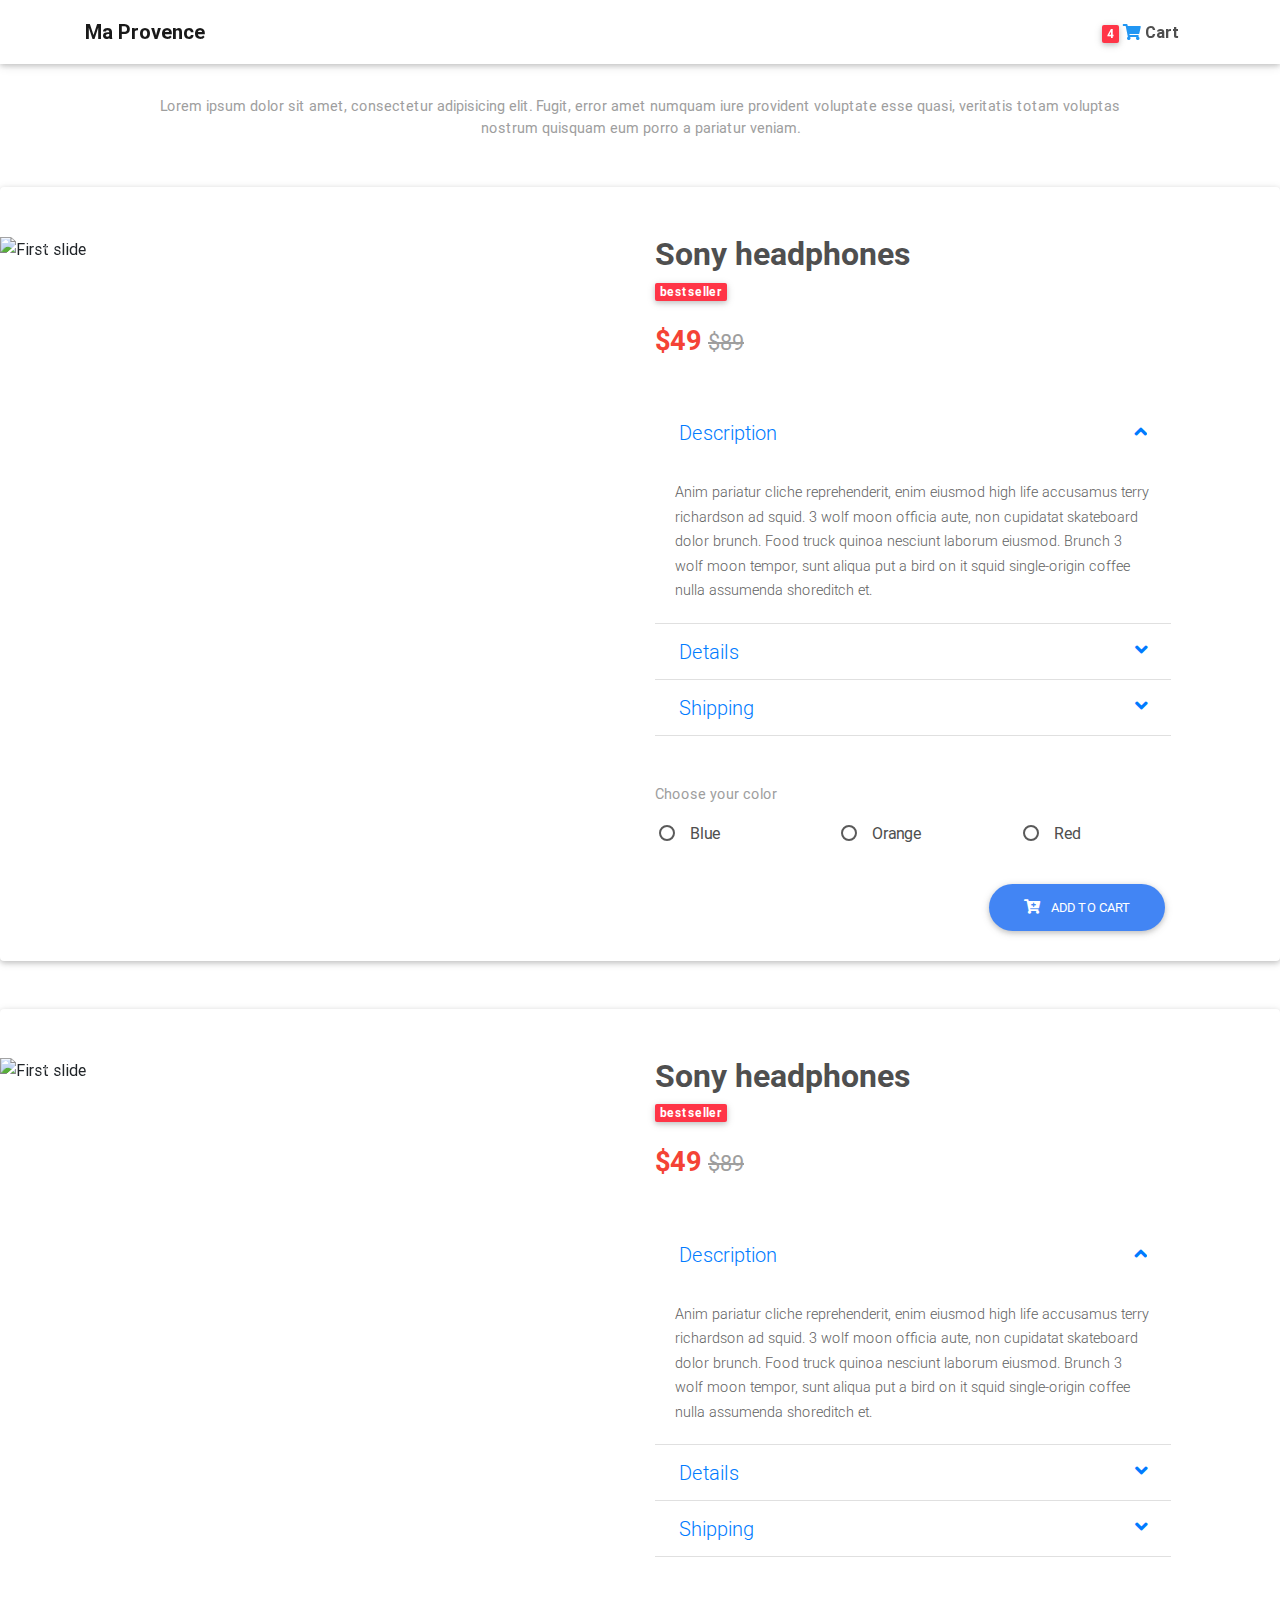
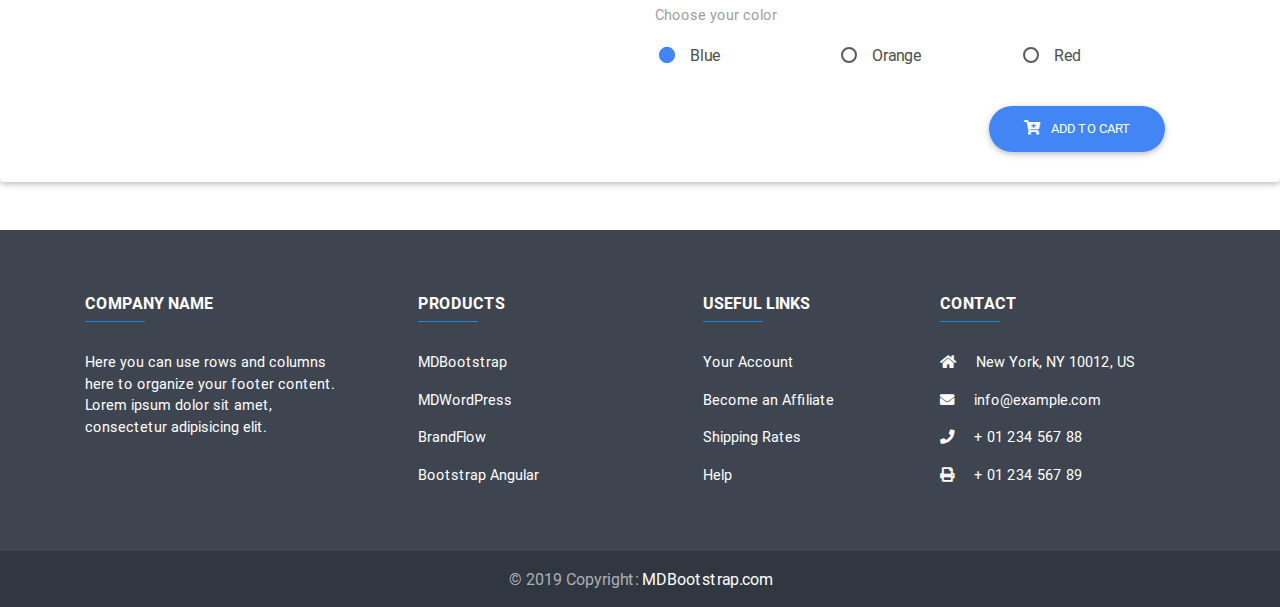
==== index.html @ ebcf175a "Initial commit" ====
<!DOCTYPE html>
<html lang="en">

<head>
    <meta charset="UTF-8">
    <meta name="viewport" content="width=device-width, initial-scale=1, shrink-to-fit=no">
    <meta http-equiv="x-ua-compatible" content="ie=edge">

    <title>Ma Provence</title>

    <!-- Font Awesome -->
    <link rel="stylesheet" href="view/fontawesome/css/all.min.css">
    <!-- Bootstrap core CSS -->
    <link href="view/css/bootstrap.min.css" rel="stylesheet">
    <!-- Material Design Bootstrap -->
    <link href="view/css/mdb.min.css" rel="stylesheet">
    <!-- Custom style -->
    <link href="view/css/style.css" rel="stylesheet">        

</head>

<body class="homepage-v1 hidden-sn white-skin animated">
    <!-- Navbar -->
    <nav class="navbar fixed-top navbar-expand-lg navbar-light scrolling-navbar white">
      <div class="container">
        <!-- SideNav slide-out button -->
        <a class="navbar-brand font-weight-bold" href="#">
          <strong>Ma Provence</strong>
        </a>
         <a class="nav-link dark-grey-text font-weight-bold" href="#" data-toggle="modal" data-target="#cart-modal-ex">
                <span class="badge danger-color">4</span>
                <i class="fas fa-shopping-cart blue-text" aria-hidden="true"></i>
                <span class="clearfix d-none d-sm-inline-block">Cart</span>
              </a>
            </li>
         </div>
      </div>
    </nav>
 <!-- Section: Products v.1 -->
<section class="text-center my-5">


  <p class="grey-text text-center w-responsive mx-auto mb-5 mt-5 pt-5">Lorem ipsum dolor sit amet, consectetur
    adipisicing elit. Fugit, error amet numquam iure provident voluptate esse quasi, veritatis totam voluptas
    nostrum quisquam eum porro a pariatur veniam.</p>



      <div class="card mt-5 hoverable">
        <div class="row mt-5">
          <div class="col-lg-6">

            <!--Carousel Wrapper-->
            <div id="carousel-thumb" class="carousel slide carousel-fade carousel-thumbnails" data-ride="carousel">

              <!--Slides-->
              <div class="carousel-inner text-center text-md-left" role="listbox">
                <div class="carousel-item active">
                  <img src="https://mdbootstrap.com/img/Photos/Horizontal/E-commerce/Products/17.jpg" alt="First slide" class="img-fluid">
                </div>
                <div class="carousel-item">
                  <img src="https://mdbootstrap.com/img/Photos/Horizontal/E-commerce/Products/18.jpg" alt="Second slide" class="img-fluid">
                </div>
                <div class="carousel-item">
                  <img src="https://mdbootstrap.com/img/Photos/Horizontal/E-commerce/Products/19.jpg" alt="Third slide" class="img-fluid">
                </div>
              </div>
              <!--/.Slides-->

              <!--Thumbnails-->
              <a class="carousel-control-prev" href="#carousel-thumb" role="button" data-slide="prev">
                <span class="carousel-control-prev-icon" aria-hidden="true"></span>
                <span class="sr-only">Previous</span>
              </a>
              <a class="carousel-control-next" href="#carousel-thumb" role="button" data-slide="next">
                <span class="carousel-control-next-icon" aria-hidden="true"></span>
                <span class="sr-only">Next</span>
              </a>
              <!--/.Thumbnails-->

            </div>
            <!--/.Carousel Wrapper-->
          </div>
          <div class="col-lg-5 mr-3 text-center text-md-left">
            <h2 class="h2-responsive text-center text-md-left product-name font-weight-bold dark-grey-text mb-1 ml-xl-0 ml-4">
              <strong>Sony headphones</strong>
            </h2>
            <span class="badge badge-danger product mb-4 ml-xl-0 ml-4">bestseller</span>
            <h3 class="h3-responsive text-center text-md-left mb-5 ml-xl-0 ml-4">
              <span class="red-text font-weight-bold">
                <strong>$49</strong>
              </span>
              <span class="grey-text">
                <small>
                  <s>$89</s>
                </small>
              </span>
            </h3>

            <!--Accordion wrapper-->
            <div class="accordion md-accordion" id="accordionEx" role="tablist" aria-multiselectable="true">

              <!-- Accordion card -->
              <div class="card">

                <!-- Card header -->
                <div class="card-header" role="tab" id="headingOne1">
                  <a data-toggle="collapse" data-parent="#accordionEx" href="#collapseOne1" aria-expanded="true" aria-controls="collapseOne1">
                    <h5 class="mb-0">
                      Description
                      <i class="fas fa-angle-down rotate-icon"></i>
                    </h5>
                  </a>
                </div>

                <!-- Card body -->
                <div id="collapseOne1" class="collapse show" role="tabpanel" aria-labelledby="headingOne1" data-parent="#accordionEx">
                  <div class="card-body">
                    Anim pariatur cliche reprehenderit, enim eiusmod high life accusamus terry richardson ad squid. 3 wolf moon officia aute,
                    non cupidatat skateboard dolor brunch. Food truck quinoa nesciunt laborum eiusmod. Brunch 3 wolf moon
                    tempor, sunt aliqua put a bird on it squid single-origin coffee nulla assumenda shoreditch et.
                  </div>
                </div>
              </div>
              <!-- Accordion card -->

              <!-- Accordion card -->
              <div class="card">

                <!-- Card header -->
                <div class="card-header" role="tab" id="headingTwo2">
                  <a class="collapsed" data-toggle="collapse" data-parent="#accordionEx" href="#collapseTwo2" aria-expanded="false" aria-controls="collapseTwo2">
                    <h5 class="mb-0">
                      Details
                      <i class="fas fa-angle-down rotate-icon"></i>
                    </h5>
                  </a>
                </div>

                <!-- Card body -->
                <div id="collapseTwo2" class="collapse" role="tabpanel" aria-labelledby="headingTwo2" data-parent="#accordionEx">
                  <div class="card-body">
                    Anim pariatur cliche reprehenderit, enim eiusmod high life accusamus terry richardson ad squid. 3 wolf moon officia aute,
                    non cupidatat skateboard dolor brunch. Food truck quinoa nesciunt laborum eiusmod. Brunch 3 wolf moon
                    tempor, sunt aliqua put a bird on it squid single-origin coffee nulla assumenda shoreditch et.
                  </div>
                </div>
              </div>
              <!-- Accordion card -->

              <!-- Accordion card -->
              <div class="card">

                <!-- Card header -->
                <div class="card-header" role="tab" id="headingThree3">
                  <a class="collapsed" data-toggle="collapse" data-parent="#accordionEx" href="#collapseThree3" aria-expanded="false" aria-controls="collapseThree3">
                    <h5 class="mb-0">
                      Shipping
                      <i class="fas fa-angle-down rotate-icon"></i>
                    </h5>
                  </a>
                </div>

                <!-- Card body -->
                <div id="collapseThree3" class="collapse" role="tabpanel" aria-labelledby="headingThree3" data-parent="#accordionEx">
                  <div class="card-body">
                    Anim pariatur cliche reprehenderit, enim eiusmod high life accusamus terry richardson ad squid. 3 wolf moon officia aute,
                    non cupidatat skateboard dolor brunch. Food truck quinoa nesciunt laborum eiusmod. Brunch 3 wolf moon
                    tempor, sunt aliqua put a bird on it squid single-origin coffee nulla assumenda shoreditch et.
                  </div>
                </div>
              </div>
              <!-- Accordion card -->
            </div>
            <!--/.Accordion wrapper-->

            <!-- Add to Cart -->
            <section class="color">
              <div class="mt-5">
                <p class="grey-text">Choose your color</p>
                <div class="row text-center text-md-left">

                  <div class="col-md-4 col-12 ">
                    <!--Radio group-->
                    <div class="form-group">
                      <input class="form-check-input" name="group100" type="radio" id="radio100" checked="checked">
                      <label for="radio100" class="form-check-label dark-grey-text">Blue</label>
                    </div>
                  </div>
                  <div class="col-md-4">
                    <!--Radio group-->
                    <div class="form-group">
                      <input class="form-check-input" name="group100" type="radio" id="radio101">
                      <label for="radio101" class="form-check-label dark-grey-text">Orange</label>
                    </div>
                  </div>
                  <div class="col-md-4">
                    <!--Radio group-->
                    <div class="form-group">
                      <input class="form-check-input" name="group100" type="radio" id="radio102">
                      <label for="radio102" class="form-check-label dark-grey-text">Red</label>
                    </div>
                  </div>
                </div>

                <div class="row mt-3 mb-4">
                  <div class="col-md-12 text-center text-md-left text-md-right">
                    <button class="btn btn-primary btn-rounded">
                      <i class="fas fa-cart-plus mr-2" aria-hidden="true"></i> Add to cart</button>
                  </div>
                </div>
              </div>
            </section>
            <!-- /.Add to Cart -->
          </div>
        </div>
      </div>

      <div class="card mt-5 hoverable">
        <div class="row mt-5">
          <div class="col-lg-6">

            <!--Carousel Wrapper-->
            <div id="carousel-thumb" class="carousel slide carousel-fade carousel-thumbnails" data-ride="carousel">

              <!--Slides-->
              <div class="carousel-inner text-center text-md-left" role="listbox">
                <div class="carousel-item active">
                  <img src="https://mdbootstrap.com/img/Photos/Horizontal/E-commerce/Products/17.jpg" alt="First slide" class="img-fluid">
                </div>
                <div class="carousel-item">
                  <img src="https://mdbootstrap.com/img/Photos/Horizontal/E-commerce/Products/18.jpg" alt="Second slide" class="img-fluid">
                </div>
                <div class="carousel-item">
                  <img src="https://mdbootstrap.com/img/Photos/Horizontal/E-commerce/Products/19.jpg" alt="Third slide" class="img-fluid">
                </div>
              </div>
              <!--/.Slides-->

              <!--Thumbnails-->
              <a class="carousel-control-prev" href="#carousel-thumb" role="button" data-slide="prev">
                <span class="carousel-control-prev-icon" aria-hidden="true"></span>
                <span class="sr-only">Previous</span>
              </a>
              <a class="carousel-control-next" href="#carousel-thumb" role="button" data-slide="next">
                <span class="carousel-control-next-icon" aria-hidden="true"></span>
                <span class="sr-only">Next</span>
              </a>
              <!--/.Thumbnails-->

            </div>
            <!--/.Carousel Wrapper-->
          </div>
          <div class="col-lg-5 mr-3 text-center text-md-left">
            <h2 class="h2-responsive text-center text-md-left product-name font-weight-bold dark-grey-text mb-1 ml-xl-0 ml-4">
              <strong>Sony headphones</strong>
            </h2>
            <span class="badge badge-danger product mb-4 ml-xl-0 ml-4">bestseller</span>
            <h3 class="h3-responsive text-center text-md-left mb-5 ml-xl-0 ml-4">
              <span class="red-text font-weight-bold">
                <strong>$49</strong>
              </span>
              <span class="grey-text">
                <small>
                  <s>$89</s>
                </small>
              </span>
            </h3>

            <!--Accordion wrapper-->
            <div class="accordion md-accordion" id="accordionEx" role="tablist" aria-multiselectable="true">

              <!-- Accordion card -->
              <div class="card">

                <!-- Card header -->
                <div class="card-header" role="tab" id="headingOne1">
                  <a data-toggle="collapse" data-parent="#accordionEx" href="#collapseOne1" aria-expanded="true" aria-controls="collapseOne1">
                    <h5 class="mb-0">
                      Description
                      <i class="fas fa-angle-down rotate-icon"></i>
                    </h5>
                  </a>
                </div>

                <!-- Card body -->
                <div id="collapseOne1" class="collapse show" role="tabpanel" aria-labelledby="headingOne1" data-parent="#accordionEx">
                  <div class="card-body">
                    Anim pariatur cliche reprehenderit, enim eiusmod high life accusamus terry richardson ad squid. 3 wolf moon officia aute,
                    non cupidatat skateboard dolor brunch. Food truck quinoa nesciunt laborum eiusmod. Brunch 3 wolf moon
                    tempor, sunt aliqua put a bird on it squid single-origin coffee nulla assumenda shoreditch et.
                  </div>
                </div>
              </div>
              <!-- Accordion card -->

              <!-- Accordion card -->
              <div class="card">

                <!-- Card header -->
                <div class="card-header" role="tab" id="headingTwo2">
                  <a class="collapsed" data-toggle="collapse" data-parent="#accordionEx" href="#collapseTwo2" aria-expanded="false" aria-controls="collapseTwo2">
                    <h5 class="mb-0">
                      Details
                      <i class="fas fa-angle-down rotate-icon"></i>
                    </h5>
                  </a>
                </div>

                <!-- Card body -->
                <div id="collapseTwo2" class="collapse" role="tabpanel" aria-labelledby="headingTwo2" data-parent="#accordionEx">
                  <div class="card-body">
                    Anim pariatur cliche reprehenderit, enim eiusmod high life accusamus terry richardson ad squid. 3 wolf moon officia aute,
                    non cupidatat skateboard dolor brunch. Food truck quinoa nesciunt laborum eiusmod. Brunch 3 wolf moon
                    tempor, sunt aliqua put a bird on it squid single-origin coffee nulla assumenda shoreditch et.
                  </div>
                </div>
              </div>
              <!-- Accordion card -->

              <!-- Accordion card -->
              <div class="card">

                <!-- Card header -->
                <div class="card-header" role="tab" id="headingThree3">
                  <a class="collapsed" data-toggle="collapse" data-parent="#accordionEx" href="#collapseThree3" aria-expanded="false" aria-controls="collapseThree3">
                    <h5 class="mb-0">
                      Shipping
                      <i class="fas fa-angle-down rotate-icon"></i>
                    </h5>
                  </a>
                </div>

                <!-- Card body -->
                <div id="collapseThree3" class="collapse" role="tabpanel" aria-labelledby="headingThree3" data-parent="#accordionEx">
                  <div class="card-body">
                    Anim pariatur cliche reprehenderit, enim eiusmod high life accusamus terry richardson ad squid. 3 wolf moon officia aute,
                    non cupidatat skateboard dolor brunch. Food truck quinoa nesciunt laborum eiusmod. Brunch 3 wolf moon
                    tempor, sunt aliqua put a bird on it squid single-origin coffee nulla assumenda shoreditch et.
                  </div>
                </div>
              </div>
              <!-- Accordion card -->
            </div>
            <!--/.Accordion wrapper-->

            <!-- Add to Cart -->
            <section class="color">
              <div class="mt-5">
                <p class="grey-text">Choose your color</p>
                <div class="row text-center text-md-left">

                  <div class="col-md-4 col-12 ">
                    <!--Radio group-->
                    <div class="form-group">
                      <input class="form-check-input" name="group100" type="radio" id="radio100" checked="checked">
                      <label for="radio100" class="form-check-label dark-grey-text">Blue</label>
                    </div>
                  </div>
                  <div class="col-md-4">
                    <!--Radio group-->
                    <div class="form-group">
                      <input class="form-check-input" name="group100" type="radio" id="radio101">
                      <label for="radio101" class="form-check-label dark-grey-text">Orange</label>
                    </div>
                  </div>
                  <div class="col-md-4">
                    <!--Radio group-->
                    <div class="form-group">
                      <input class="form-check-input" name="group100" type="radio" id="radio102">
                      <label for="radio102" class="form-check-label dark-grey-text">Red</label>
                    </div>
                  </div>
                </div>

                <div class="row mt-3 mb-4">
                  <div class="col-md-12 text-center text-md-left text-md-right">
                    <button class="btn btn-primary btn-rounded">
                      <i class="fas fa-cart-plus mr-2" aria-hidden="true"></i> Add to cart</button>
                  </div>
                </div>
              </div>
            </section>
            <!-- /.Add to Cart -->
          </div>
        </div>
      </div>

 </section>
<!-- Section: Products v.1 -->

    <!--Footer-->
    <footer class="page-footer text-center text-md-left stylish-color-dark pt-0">

        <!--Footer Links-->
        <div class="container mt-5 pt-5 mb-4 text-center text-md-left">
            <div class="row mt-3">

                <!--First column-->
                <div class="col-md-3 col-lg-4 col-xl-3 mb-4">
                    <h6 class="text-uppercase font-weight-bold">
                        <strong>Company name</strong>
                    </h6>
                    <hr class="blue mb-4 mt-0 d-inline-block mx-auto" style="width: 60px;">
                    <p>Here you can use rows and columns here to organize your footer content. Lorem ipsum dolor sit amet, consectetur
                        adipisicing elit.</p>
                </div>
                <!--/.First column-->

                <!--Second column-->
                <div class="col-md-2 col-lg-2 col-xl-2 mx-auto mb-4">
                    <h6 class="text-uppercase font-weight-bold">
                        <strong>Products</strong>
                    </h6>
                    <hr class="blue mb-4 mt-0 d-inline-block mx-auto" style="width: 60px;">
                    <p>
                        <a href="#!">MDBootstrap</a>
                    </p>
                    <p>
                        <a href="#!">MDWordPress</a>
                    </p>
                    <p>
                        <a href="#!">BrandFlow</a>
                    </p>
                    <p>
                        <a href="#!">Bootstrap Angular</a>
                    </p>
                </div>
                <!--/.Second column-->

                <!--Third column-->
                <div class="col-md-3 col-lg-2 col-xl-2 mx-auto mb-4">
                    <h6 class="text-uppercase font-weight-bold">
                        <strong>Useful links</strong>
                    </h6>
                    <hr class="blue mb-4 mt-0 d-inline-block mx-auto" style="width: 60px;">
                    <p>
                        <a href="#!">Your Account</a>
                    </p>
                    <p>
                        <a href="#!">Become an Affiliate</a>
                    </p>
                    <p>
                        <a href="#!">Shipping Rates</a>
                    </p>
                    <p>
                        <a href="#!">Help</a>
                    </p>
                </div>
                <!--/.Third column-->

                <!--Fourth column-->
                <div class="col-md-4 col-lg-3 col-xl-3">
                    <h6 class="text-uppercase font-weight-bold">
                        <strong>Contact</strong>
                    </h6>
                    <hr class="blue mb-4 mt-0 d-inline-block mx-auto" style="width: 60px;">
                    <p>
                        <i class="fas fa-home mr-3"></i> New York, NY 10012, US</p>
                    <p>
                        <i class="fas fa-envelope mr-3"></i> info@example.com</p>
                    <p>
                        <i class="fas fa-phone mr-3"></i> + 01 234 567 88</p>
                    <p>
                        <i class="fas fa-print mr-3"></i> + 01 234 567 89</p>
                </div>
                <!--/.Fourth column-->

            </div>
        </div>
        <!--/.Footer Links-->

        <!-- Copyright-->
        <div class="footer-copyright py-3 text-center">
            <div class="container-fluid">
                © 2019 Copyright: <a href="https://mdbootstrap.com/education/bootstrap/" target="_blank"> MDBootstrap.com </a>
            </div>
        </div>
        <!--/.Copyright -->

    </footer>
    <!--/.Footer-->


    <!-- SCRIPTS -->

    <!-- JQuery -->
    <script type="text/javascript" src="view/js/jquery-3.3.1.min.js"></script>

    <!-- Bootstrap tooltips -->
    <script type="text/javascript" src="view/js/popper.min.js"></script>

    <!-- Bootstrap core JavaScript -->
    <script type="text/javascript" src="view/js/bootstrap.min.js"></script>

    <!-- MDB core JavaScript -->
    <script type="text/javascript" src="view/js/mdb.min.js"></script>

    <script type="text/javascript">
        /* WOW.js init */
        new WOW().init();

        // Tooltips Initialization
        $(function () {
            $('[data-toggle="tooltip"]').tooltip()
        })
    </script>

    <script>
        // Material Select Initialization
        $(document).ready(function () {
            $('.mdb-select').material_select();
        });
    </script>
    <script>
        // SideNav Initialization
        $(".button-collapse").sideNav();
    </script>
    <!-- Custom JS -->
    <script type="text/javascript" src="view/js/app.js"></script>

</body>

</html>
---- view/fontawesome/css/all.min.css ----
.fa,.fab,.fal,.far,.fas{-moz-osx-font-smoothing:grayscale;-webkit-font-smoothing:antialiased;display:inline-block;font-style:normal;font-variant:normal;text-rendering:auto;line-height:1}.fa-lg{font-size:1.33333em;line-height:.75em;vertical-align:-.0667em}.fa-xs{font-size:.75em}.fa-sm{font-size:.875em}.fa-1x{font-size:1em}.fa-2x{font-size:2em}.fa-3x{font-size:3em}.fa-4x{font-size:4em}.fa-5x{font-size:5em}.fa-6x{font-size:6em}.fa-7x{font-size:7em}.fa-8x{font-size:8em}.fa-9x{font-size:9em}.fa-10x{font-size:10em}.fa-fw{text-align:center;width:1.25em}.fa-ul{list-style-type:none;margin-left:2.5em;padding-left:0}.fa-ul>li{position:relative}.fa-li{left:-2em;position:absolute;text-align:center;width:2em;line-height:inherit}.fa-border{border:.08em solid #eee;border-radius:.1em;padding:.2em .25em .15em}.fa-pull-left{float:left}.fa-pull-right{float:right}.fa.fa-pull-left,.fab.fa-pull-left,.fal.fa-pull-left,.far.fa-pull-left,.fas.fa-pull-left{margin-right:.3em}.fa.fa-pull-right,.fab.fa-pull-right,.fal.fa-pull-right,.far.fa-pull-right,.fas.fa-pull-right{margin-left:.3em}.fa-spin{animation:fa-spin 2s infinite linear}.fa-pulse{animation:fa-spin 1s infinite steps(8)}@keyframes fa-spin{0%{transform:rotate(0deg)}to{transform:rotate(1turn)}}.fa-rotate-90{-ms-filter:"progid:DXImageTransform.Microsoft.BasicImage(rotation=1)";transform:rotate(90deg)}.fa-rotate-180{-ms-filter:"progid:DXImageTransform.Microsoft.BasicImage(rotation=2)";transform:rotate(180deg)}.fa-rotate-270{-ms-filter:"progid:DXImageTransform.Microsoft.BasicImage(rotation=3)";transform:rotate(270deg)}.fa-flip-horizontal{-ms-filter:"progid:DXImageTransform.Microsoft.BasicImage(rotation=0, mirror=1)";transform:scaleX(-1)}.fa-flip-vertical{transform:scaleY(-1)}.fa-flip-both,.fa-flip-horizontal.fa-flip-vertical,.fa-flip-vertical{-ms-filter:"progid:DXImageTransform.Microsoft.BasicImage(rotation=2, mirror=1)"}.fa-flip-both,.fa-flip-horizontal.fa-flip-vertical{transform:scale(-1)}:root .fa-flip-both,:root .fa-flip-horizontal,:root .fa-flip-vertical,:root .fa-rotate-90,:root .fa-rotate-180,:root .fa-rotate-270{filter:none}.fa-stack{display:inline-block;height:2em;line-height:2em;position:relative;vertical-align:middle;width:2.5em}.fa-stack-1x,.fa-stack-2x{left:0;position:absolute;text-align:center;width:100%}.fa-stack-1x{line-height:inherit}.fa-stack-2x{font-size:2em}.fa-inverse{color:#fff}.fa-500px:before{content:"\f26e"}.fa-accessible-icon:before{content:"\f368"}.fa-accusoft:before{content:"\f369"}.fa-acquisitions-incorporated:before{content:"\f6af"}.fa-ad:before{content:"\f641"}.fa-address-book:before{content:"\f2b9"}.fa-address-card:before{content:"\f2bb"}.fa-adjust:before{content:"\f042"}.fa-adn:before{content:"\f170"}.fa-adobe:before{content:"\f778"}.fa-adversal:before{content:"\f36a"}.fa-affiliatetheme:before{content:"\f36b"}.fa-air-freshener:before{content:"\f5d0"}.fa-algolia:before{content:"\f36c"}.fa-align-center:before{content:"\f037"}.fa-align-justify:before{content:"\f039"}.fa-align-left:before{content:"\f036"}.fa-align-right:before{content:"\f038"}.fa-alipay:before{content:"\f642"}.fa-allergies:before{content:"\f461"}.fa-amazon:before{content:"\f270"}.fa-amazon-pay:before{content:"\f42c"}.fa-ambulance:before{content:"\f0f9"}.fa-american-sign-language-interpreting:before{content:"\f2a3"}.fa-amilia:before{content:"\f36d"}.fa-anchor:before{content:"\f13d"}.fa-android:before{content:"\f17b"}.fa-angellist:before{content:"\f209"}.fa-angle-double-down:before{content:"\f103"}.fa-angle-double-left:before{content:"\f100"}.fa-angle-double-right:before{content:"\f101"}.fa-angle-double-up:before{content:"\f102"}.fa-angle-down:before{content:"\f107"}.fa-angle-left:before{content:"\f104"}.fa-angle-right:before{content:"\f105"}.fa-angle-up:before{content:"\f106"}.fa-angry:before{content:"\f556"}.fa-angrycreative:before{content:"\f36e"}.fa-angular:before{content:"\f420"}.fa-ankh:before{content:"\f644"}.fa-app-store:before{content:"\f36f"}.fa-app-store-ios:before{content:"\f370"}.fa-apper:before{content:"\f371"}.fa-apple:before{content:"\f179"}.fa-apple-alt:before{content:"\f5d1"}.fa-apple-pay:before{content:"\f415"}.fa-archive:before{content:"\f187"}.fa-archway:before{content:"\f557"}.fa-arrow-alt-circle-down:before{content:"\f358"}.fa-arrow-alt-circle-left:before{content:"\f359"}.fa-arrow-alt-circle-right:before{content:"\f35a"}.fa-arrow-alt-circle-up:before{content:"\f35b"}.fa-arrow-circle-down:before{content:"\f0ab"}.fa-arrow-circle-left:before{content:"\f0a8"}.fa-arrow-circle-right:before{content:"\f0a9"}.fa-arrow-circle-up:before{content:"\f0aa"}.fa-arrow-down:before{content:"\f063"}.fa-arrow-left:before{content:"\f060"}.fa-arrow-right:before{content:"\f061"}.fa-arrow-up:before{content:"\f062"}.fa-arrows-alt:before{content:"\f0b2"}.fa-arrows-alt-h:before{content:"\f337"}.fa-arrows-alt-v:before{content:"\f338"}.fa-artstation:before{content:"\f77a"}.fa-assistive-listening-systems:before{content:"\f2a2"}.fa-asterisk:before{content:"\f069"}.fa-asymmetrik:before{content:"\f372"}.fa-at:before{content:"\f1fa"}.fa-atlas:before{content:"\f558"}.fa-atlassian:before{content:"\f77b"}.fa-atom:before{content:"\f5d2"}.fa-audible:before{content:"\f373"}.fa-audio-description:before{content:"\f29e"}.fa-autoprefixer:before{content:"\f41c"}.fa-avianex:before{content:"\f374"}.fa-aviato:before{content:"\f421"}.fa-award:before{content:"\f559"}.fa-aws:before{content:"\f375"}.fa-baby:before{content:"\f77c"}.fa-baby-carriage:before{content:"\f77d"}.fa-backspace:before{content:"\f55a"}.fa-backward:before{content:"\f04a"}.fa-bacon:before{content:"\f7e5"}.fa-balance-scale:before{content:"\f24e"}.fa-ban:before{content:"\f05e"}.fa-band-aid:before{content:"\f462"}.fa-bandcamp:before{content:"\f2d5"}.fa-barcode:before{content:"\f02a"}.fa-bars:before{content:"\f0c9"}.fa-baseball-ball:before{content:"\f433"}.fa-basketball-ball:before{content:"\f434"}.fa-bath:before{content:"\f2cd"}.fa-battery-empty:before{content:"\f244"}.fa-battery-full:before{content:"\f240"}.fa-battery-half:before{content:"\f242"}.fa-battery-quarter:before{content:"\f243"}.fa-battery-three-quarters:before{content:"\f241"}.fa-bed:before{content:"\f236"}.fa-beer:before{content:"\f0fc"}.fa-behance:before{content:"\f1b4"}.fa-behance-square:before{content:"\f1b5"}.fa-bell:before{content:"\f0f3"}.fa-bell-slash:before{content:"\f1f6"}.fa-bezier-curve:before{content:"\f55b"}.fa-bible:before{content:"\f647"}.fa-bicycle:before{content:"\f206"}.fa-bimobject:before{content:"\f378"}.fa-binoculars:before{content:"\f1e5"}.fa-biohazard:before{content:"\f780"}.fa-birthday-cake:before{content:"\f1fd"}.fa-bitbucket:before{content:"\f171"}.fa-bitcoin:before{content:"\f379"}.fa-bity:before{content:"\f37a"}.fa-black-tie:before{content:"\f27e"}.fa-blackberry:before{content:"\f37b"}.fa-blender:before{content:"\f517"}.fa-blender-phone:before{content:"\f6b6"}.fa-blind:before{content:"\f29d"}.fa-blog:before{content:"\f781"}.fa-blogger:before{content:"\f37c"}.fa-blogger-b:before{content:"\f37d"}.fa-bluetooth:before{content:"\f293"}.fa-bluetooth-b:before{content:"\f294"}.fa-bold:before{content:"\f032"}.fa-bolt:before{content:"\f0e7"}.fa-bomb:before{content:"\f1e2"}.fa-bone:before{content:"\f5d7"}.fa-bong:before{content:"\f55c"}.fa-book:before{content:"\f02d"}.fa-book-dead:before{content:"\f6b7"}.fa-book-medical:before{content:"\f7e6"}.fa-book-open:before{content:"\f518"}.fa-book-reader:before{content:"\f5da"}.fa-bookmark:before{content:"\f02e"}.fa-bowling-ball:before{content:"\f436"}.fa-box:before{content:"\f466"}.fa-box-open:before{content:"\f49e"}.fa-boxes:before{content:"\f468"}.fa-braille:before{content:"\f2a1"}.fa-brain:before{content:"\f5dc"}.fa-bread-slice:before{content:"\f7ec"}.fa-briefcase:before{content:"\f0b1"}.fa-briefcase-medical:before{content:"\f469"}.fa-broadcast-tower:before{content:"\f519"}.fa-broom:before{content:"\f51a"}.fa-brush:before{content:"\f55d"}.fa-btc:before{content:"\f15a"}.fa-bug:before{content:"\f188"}.fa-building:before{content:"\f1ad"}.fa-bullhorn:before{content:"\f0a1"}.fa-bullseye:before{content:"\f140"}.fa-burn:before{content:"\f46a"}.fa-buromobelexperte:before{content:"\f37f"}.fa-bus:before{content:"\f207"}.fa-bus-alt:before{content:"\f55e"}.fa-business-time:before{content:"\f64a"}.fa-buysellads:before{content:"\f20d"}.fa-calculator:before{content:"\f1ec"}.fa-calendar:before{content:"\f133"}.fa-calendar-alt:before{content:"\f073"}.fa-calendar-check:before{content:"\f274"}.fa-calendar-day:before{content:"\f783"}.fa-calendar-minus:before{content:"\f272"}.fa-calendar-plus:before{content:"\f271"}.fa-calendar-times:before{content:"\f273"}.fa-calendar-week:before{content:"\f784"}.fa-camera:before{content:"\f030"}.fa-camera-retro:before{content:"\f083"}.fa-campground:before{content:"\f6bb"}.fa-canadian-maple-leaf:before{content:"\f785"}.fa-candy-cane:before{content:"\f786"}.fa-cannabis:before{content:"\f55f"}.fa-capsules:before{content:"\f46b"}.fa-car:before{content:"\f1b9"}.fa-car-alt:before{content:"\f5de"}.fa-car-battery:before{content:"\f5df"}.fa-car-crash:before{content:"\f5e1"}.fa-car-side:before{content:"\f5e4"}.fa-caret-down:before{content:"\f0d7"}.fa-caret-left:before{content:"\f0d9"}.fa-caret-right:before{content:"\f0da"}.fa-caret-square-down:before{content:"\f150"}.fa-caret-square-left:before{content:"\f191"}.fa-caret-square-right:before{content:"\f152"}.fa-caret-square-up:before{content:"\f151"}.fa-caret-up:before{content:"\f0d8"}.fa-carrot:before{content:"\f787"}.fa-cart-arrow-down:before{content:"\f218"}.fa-cart-plus:before{content:"\f217"}.fa-cash-register:before{content:"\f788"}.fa-cat:before{content:"\f6be"}.fa-cc-amazon-pay:before{content:"\f42d"}.fa-cc-amex:before{content:"\f1f3"}.fa-cc-apple-pay:before{content:"\f416"}.fa-cc-diners-club:before{content:"\f24c"}.fa-cc-discover:before{content:"\f1f2"}.fa-cc-jcb:before{content:"\f24b"}.fa-cc-mastercard:before{content:"\f1f1"}.fa-cc-paypal:before{content:"\f1f4"}.fa-cc-stripe:before{content:"\f1f5"}.fa-cc-visa:before{content:"\f1f0"}.fa-centercode:before{content:"\f380"}.fa-centos:before{content:"\f789"}.fa-certificate:before{content:"\f0a3"}.fa-chair:before{content:"\f6c0"}.fa-chalkboard:before{content:"\f51b"}.fa-chalkboard-teacher:before{content:"\f51c"}.fa-charging-station:before{content:"\f5e7"}.fa-chart-area:before{content:"\f1fe"}.fa-chart-bar:before{content:"\f080"}.fa-chart-line:before{content:"\f201"}.fa-chart-pie:before{content:"\f200"}.fa-check:before{content:"\f00c"}.fa-check-circle:before{content:"\f058"}.fa-check-double:before{content:"\f560"}.fa-check-square:before{content:"\f14a"}.fa-cheese:before{content:"\f7ef"}.fa-chess:before{content:"\f439"}.fa-chess-bishop:before{content:"\f43a"}.fa-chess-board:before{content:"\f43c"}.fa-chess-king:before{content:"\f43f"}.fa-chess-knight:before{content:"\f441"}.fa-chess-pawn:before{content:"\f443"}.fa-chess-queen:before{content:"\f445"}.fa-chess-rook:before{content:"\f447"}.fa-chevron-circle-down:before{content:"\f13a"}.fa-chevron-circle-left:before{content:"\f137"}.fa-chevron-circle-right:before{content:"\f138"}.fa-chevron-circle-up:before{content:"\f139"}.fa-chevron-down:before{content:"\f078"}.fa-chevron-left:before{content:"\f053"}.fa-chevron-right:before{content:"\f054"}.fa-chevron-up:before{content:"\f077"}.fa-child:before{content:"\f1ae"}.fa-chrome:before{content:"\f268"}.fa-church:before{content:"\f51d"}.fa-circle:before{content:"\f111"}.fa-circle-notch:before{content:"\f1ce"}.fa-city:before{content:"\f64f"}.fa-clinic-medical:before{content:"\f7f2"}.fa-clipboard:before{content:"\f328"}.fa-clipboard-check:before{content:"\f46c"}.fa-clipboard-list:before{content:"\f46d"}.fa-clock:before{content:"\f017"}.fa-clone:before{content:"\f24d"}.fa-closed-captioning:before{content:"\f20a"}.fa-cloud:before{content:"\f0c2"}.fa-cloud-download-alt:before{content:"\f381"}.fa-cloud-meatball:before{content:"\f73b"}.fa-cloud-moon:before{content:"\f6c3"}.fa-cloud-moon-rain:before{content:"\f73c"}.fa-cloud-rain:before{content:"\f73d"}.fa-cloud-showers-heavy:before{content:"\f740"}.fa-cloud-sun:before{content:"\f6c4"}.fa-cloud-sun-rain:before{content:"\f743"}.fa-cloud-upload-alt:before{content:"\f382"}.fa-cloudscale:before{content:"\f383"}.fa-cloudsmith:before{content:"\f384"}.fa-cloudversify:before{content:"\f385"}.fa-cocktail:before{content:"\f561"}.fa-code:before{content:"\f121"}.fa-code-branch:before{content:"\f126"}.fa-codepen:before{content:"\f1cb"}.fa-codiepie:before{content:"\f284"}.fa-coffee:before{content:"\f0f4"}.fa-cog:before{content:"\f013"}.fa-cogs:before{content:"\f085"}.fa-coins:before{content:"\f51e"}.fa-columns:before{content:"\f0db"}.fa-comment:before{content:"\f075"}.fa-comment-alt:before{content:"\f27a"}.fa-comment-dollar:before{content:"\f651"}.fa-comment-dots:before{content:"\f4ad"}.fa-comment-medical:before{content:"\f7f5"}.fa-comment-slash:before{content:"\f4b3"}.fa-comments:before{content:"\f086"}.fa-comments-dollar:before{content:"\f653"}.fa-compact-disc:before{content:"\f51f"}.fa-compass:before{content:"\f14e"}.fa-compress:before{content:"\f066"}.fa-compress-arrows-alt:before{content:"\f78c"}.fa-concierge-bell:before{content:"\f562"}.fa-confluence:before{content:"\f78d"}.fa-connectdevelop:before{content:"\f20e"}.fa-contao:before{content:"\f26d"}.fa-cookie:before{content:"\f563"}.fa-cookie-bite:before{content:"\f564"}.fa-copy:before{content:"\f0c5"}.fa-copyright:before{content:"\f1f9"}.fa-couch:before{content:"\f4b8"}.fa-cpanel:before{content:"\f388"}.fa-creative-commons:before{content:"\f25e"}.fa-creative-commons-by:before{content:"\f4e7"}.fa-creative-commons-nc:before{content:"\f4e8"}.fa-creative-commons-nc-eu:before{content:"\f4e9"}.fa-creative-commons-nc-jp:before{content:"\f4ea"}.fa-creative-commons-nd:before{content:"\f4eb"}.fa-creative-commons-pd:before{content:"\f4ec"}.fa-creative-commons-pd-alt:before{content:"\f4ed"}.fa-creative-commons-remix:before{content:"\f4ee"}.fa-creative-commons-sa:before{content:"\f4ef"}.fa-creative-commons-sampling:before{content:"\f4f0"}.fa-creative-commons-sampling-plus:before{content:"\f4f1"}.fa-creative-commons-share:before{content:"\f4f2"}.fa-creative-commons-zero:before{content:"\f4f3"}.fa-credit-card:before{content:"\f09d"}.fa-critical-role:before{content:"\f6c9"}.fa-crop:before{content:"\f125"}.fa-crop-alt:before{content:"\f565"}.fa-cross:before{content:"\f654"}.fa-crosshairs:before{content:"\f05b"}.fa-crow:before{content:"\f520"}.fa-crown:before{content:"\f521"}.fa-crutch:before{content:"\f7f7"}.fa-css3:before{content:"\f13c"}.fa-css3-alt:before{content:"\f38b"}.fa-cube:before{content:"\f1b2"}.fa-cubes:before{content:"\f1b3"}.fa-cut:before{content:"\f0c4"}.fa-cuttlefish:before{content:"\f38c"}.fa-d-and-d:before{content:"\f38d"}.fa-d-and-d-beyond:before{content:"\f6ca"}.fa-dashcube:before{content:"\f210"}.fa-database:before{content:"\f1c0"}.fa-deaf:before{content:"\f2a4"}.fa-delicious:before{content:"\f1a5"}.fa-democrat:before{content:"\f747"}.fa-deploydog:before{content:"\f38e"}.fa-deskpro:before{content:"\f38f"}.fa-desktop:before{content:"\f108"}.fa-dev:before{content:"\f6cc"}.fa-deviantart:before{content:"\f1bd"}.fa-dharmachakra:before{content:"\f655"}.fa-dhl:before{content:"\f790"}.fa-diagnoses:before{content:"\f470"}.fa-diaspora:before{content:"\f791"}.fa-dice:before{content:"\f522"}.fa-dice-d20:before{content:"\f6cf"}.fa-dice-d6:before{content:"\f6d1"}.fa-dice-five:before{content:"\f523"}.fa-dice-four:before{content:"\f524"}.fa-dice-one:before{content:"\f525"}.fa-dice-six:before{content:"\f526"}.fa-dice-three:before{content:"\f527"}.fa-dice-two:before{content:"\f528"}.fa-digg:before{content:"\f1a6"}.fa-digital-ocean:before{content:"\f391"}.fa-digital-tachograph:before{content:"\f566"}.fa-directions:before{content:"\f5eb"}.fa-discord:before{content:"\f392"}.fa-discourse:before{content:"\f393"}.fa-divide:before{content:"\f529"}.fa-dizzy:before{content:"\f567"}.fa-dna:before{content:"\f471"}.fa-dochub:before{content:"\f394"}.fa-docker:before{content:"\f395"}.fa-dog:before{content:"\f6d3"}.fa-dollar-sign:before{content:"\f155"}.fa-dolly:before{content:"\f472"}.fa-dolly-flatbed:before{content:"\f474"}.fa-donate:before{content:"\f4b9"}.fa-door-closed:before{content:"\f52a"}.fa-door-open:before{content:"\f52b"}.fa-dot-circle:before{content:"\f192"}.fa-dove:before{content:"\f4ba"}.fa-download:before{content:"\f019"}.fa-draft2digital:before{content:"\f396"}.fa-drafting-compass:before{content:"\f568"}.fa-dragon:before{content:"\f6d5"}.fa-draw-polygon:before{content:"\f5ee"}.fa-dribbble:before{content:"\f17d"}.fa-dribbble-square:before{content:"\f397"}.fa-dropbox:before{content:"\f16b"}.fa-drum:before{content:"\f569"}.fa-drum-steelpan:before{content:"\f56a"}.fa-drumstick-bite:before{content:"\f6d7"}.fa-drupal:before{content:"\f1a9"}.fa-dumbbell:before{content:"\f44b"}.fa-dumpster:before{content:"\f793"}.fa-dumpster-fire:before{content:"\f794"}.fa-dungeon:before{content:"\f6d9"}.fa-dyalog:before{content:"\f399"}.fa-earlybirds:before{content:"\f39a"}.fa-ebay:before{content:"\f4f4"}.fa-edge:before{content:"\f282"}.fa-edit:before{content:"\f044"}.fa-egg:before{content:"\f7fb"}.fa-eject:before{content:"\f052"}.fa-elementor:before{content:"\f430"}.fa-ellipsis-h:before{content:"\f141"}.fa-ellipsis-v:before{content:"\f142"}.fa-ello:before{content:"\f5f1"}.fa-ember:before{content:"\f423"}.fa-empire:before{content:"\f1d1"}.fa-envelope:before{content:"\f0e0"}.fa-envelope-open:before{content:"\f2b6"}.fa-envelope-open-text:before{content:"\f658"}.fa-envelope-square:before{content:"\f199"}.fa-envira:before{content:"\f299"}.fa-equals:before{content:"\f52c"}.fa-eraser:before{content:"\f12d"}.fa-erlang:before{content:"\f39d"}.fa-ethereum:before{content:"\f42e"}.fa-ethernet:before{content:"\f796"}.fa-etsy:before{content:"\f2d7"}.fa-euro-sign:before{content:"\f153"}.fa-exchange-alt:before{content:"\f362"}.fa-exclamation:before{content:"\f12a"}.fa-exclamation-circle:before{content:"\f06a"}.fa-exclamation-triangle:before{content:"\f071"}.fa-expand:before{content:"\f065"}.fa-expand-arrows-alt:before{content:"\f31e"}.fa-expeditedssl:before{content:"\f23e"}.fa-external-link-alt:before{content:"\f35d"}.fa-external-link-square-alt:before{content:"\f360"}.fa-eye:before{content:"\f06e"}.fa-eye-dropper:before{content:"\f1fb"}.fa-eye-slash:before{content:"\f070"}.fa-facebook:before{content:"\f09a"}.fa-facebook-f:before{content:"\f39e"}.fa-facebook-messenger:before{content:"\f39f"}.fa-facebook-square:before{content:"\f082"}.fa-fantasy-flight-games:before{content:"\f6dc"}.fa-fast-backward:before{content:"\f049"}.fa-fast-forward:before{content:"\f050"}.fa-fax:before{content:"\f1ac"}.fa-feather:before{content:"\f52d"}.fa-feather-alt:before{content:"\f56b"}.fa-fedex:before{content:"\f797"}.fa-fedora:before{content:"\f798"}.fa-female:before{content:"\f182"}.fa-fighter-jet:before{content:"\f0fb"}.fa-figma:before{content:"\f799"}.fa-file:before{content:"\f15b"}.fa-file-alt:before{content:"\f15c"}.fa-file-archive:before{content:"\f1c6"}.fa-file-audio:before{content:"\f1c7"}.fa-file-code:before{content:"\f1c9"}.fa-file-contract:before{content:"\f56c"}.fa-file-csv:before{content:"\f6dd"}.fa-file-download:before{content:"\f56d"}.fa-file-excel:before{content:"\f1c3"}.fa-file-export:before{content:"\f56e"}.fa-file-image:before{content:"\f1c5"}.fa-file-import:before{content:"\f56f"}.fa-file-invoice:before{content:"\f570"}.fa-file-invoice-dollar:before{content:"\f571"}.fa-file-medical:before{content:"\f477"}.fa-file-medical-alt:before{content:"\f478"}.fa-file-pdf:before{content:"\f1c1"}.fa-file-powerpoint:before{content:"\f1c4"}.fa-file-prescription:before{content:"\f572"}.fa-file-signature:before{content:"\f573"}.fa-file-upload:before{content:"\f574"}.fa-file-video:before{content:"\f1c8"}.fa-file-word:before{content:"\f1c2"}.fa-fill:before{content:"\f575"}.fa-fill-drip:before{content:"\f576"}.fa-film:before{content:"\f008"}.fa-filter:before{content:"\f0b0"}.fa-fingerprint:before{content:"\f577"}.fa-fire:before{content:"\f06d"}.fa-fire-alt:before{content:"\f7e4"}.fa-fire-extinguisher:before{content:"\f134"}.fa-firefox:before{content:"\f269"}.fa-first-aid:before{content:"\f479"}.fa-first-order:before{content:"\f2b0"}.fa-first-order-alt:before{content:"\f50a"}.fa-firstdraft:before{content:"\f3a1"}.fa-fish:before{content:"\f578"}.fa-fist-raised:before{content:"\f6de"}.fa-flag:before{content:"\f024"}.fa-flag-checkered:before{content:"\f11e"}.fa-flag-usa:before{content:"\f74d"}.fa-flask:before{content:"\f0c3"}.fa-flickr:before{content:"\f16e"}.fa-flipboard:before{content:"\f44d"}.fa-flushed:before{content:"\f579"}.fa-fly:before{content:"\f417"}.fa-folder:before{content:"\f07b"}.fa-folder-minus:before{content:"\f65d"}.fa-folder-open:before{content:"\f07c"}.fa-folder-plus:before{content:"\f65e"}.fa-font:before{content:"\f031"}.fa-font-awesome:before{content:"\f2b4"}.fa-font-awesome-alt:before{content:"\f35c"}.fa-font-awesome-flag:before{content:"\f425"}.fa-font-awesome-logo-full:before{content:"\f4e6"}.fa-fonticons:before{content:"\f280"}.fa-fonticons-fi:before{content:"\f3a2"}.fa-football-ball:before{content:"\f44e"}.fa-fort-awesome:before{content:"\f286"}.fa-fort-awesome-alt:before{content:"\f3a3"}.fa-forumbee:before{content:"\f211"}.fa-forward:before{content:"\f04e"}.fa-foursquare:before{content:"\f180"}.fa-free-code-camp:before{content:"\f2c5"}.fa-freebsd:before{content:"\f3a4"}.fa-frog:before{content:"\f52e"}.fa-frown:before{content:"\f119"}.fa-frown-open:before{content:"\f57a"}.fa-fulcrum:before{content:"\f50b"}.fa-funnel-dollar:before{content:"\f662"}.fa-futbol:before{content:"\f1e3"}.fa-galactic-republic:before{content:"\f50c"}.fa-galactic-senate:before{content:"\f50d"}.fa-gamepad:before{content:"\f11b"}.fa-gas-pump:before{content:"\f52f"}.fa-gavel:before{content:"\f0e3"}.fa-gem:before{content:"\f3a5"}.fa-genderless:before{content:"\f22d"}.fa-get-pocket:before{content:"\f265"}.fa-gg:before{content:"\f260"}.fa-gg-circle:before{content:"\f261"}.fa-ghost:before{content:"\f6e2"}.fa-gift:before{content:"\f06b"}.fa-gifts:before{content:"\f79c"}.fa-git:before{content:"\f1d3"}.fa-git-square:before{content:"\f1d2"}.fa-github:before{content:"\f09b"}.fa-github-alt:before{content:"\f113"}.fa-github-square:before{content:"\f092"}.fa-gitkraken:before{content:"\f3a6"}.fa-gitlab:before{content:"\f296"}.fa-gitter:before{content:"\f426"}.fa-glass-cheers:before{content:"\f79f"}.fa-glass-martini:before{content:"\f000"}.fa-glass-martini-alt:before{content:"\f57b"}.fa-glass-whiskey:before{content:"\f7a0"}.fa-glasses:before{content:"\f530"}.fa-glide:before{content:"\f2a5"}.fa-glide-g:before{content:"\f2a6"}.fa-globe:before{content:"\f0ac"}.fa-globe-africa:before{content:"\f57c"}.fa-globe-americas:before{content:"\f57d"}.fa-globe-asia:before{content:"\f57e"}.fa-globe-europe:before{content:"\f7a2"}.fa-gofore:before{content:"\f3a7"}.fa-golf-ball:before{content:"\f450"}.fa-goodreads:before{content:"\f3a8"}.fa-goodreads-g:before{content:"\f3a9"}.fa-google:before{content:"\f1a0"}.fa-google-drive:before{content:"\f3aa"}.fa-google-play:before{content:"\f3ab"}.fa-google-plus:before{content:"\f2b3"}.fa-google-plus-g:before{content:"\f0d5"}.fa-google-plus-square:before{content:"\f0d4"}.fa-google-wallet:before{content:"\f1ee"}.fa-gopuram:before{content:"\f664"}.fa-graduation-cap:before{content:"\f19d"}.fa-gratipay:before{content:"\f184"}.fa-grav:before{content:"\f2d6"}.fa-greater-than:before{content:"\f531"}.fa-greater-than-equal:before{content:"\f532"}.fa-grimace:before{content:"\f57f"}.fa-grin:before{content:"\f580"}.fa-grin-alt:before{content:"\f581"}.fa-grin-beam:before{content:"\f582"}.fa-grin-beam-sweat:before{content:"\f583"}.fa-grin-hearts:before{content:"\f584"}.fa-grin-squint:before{content:"\f585"}.fa-grin-squint-tears:before{content:"\f586"}.fa-grin-stars:before{content:"\f587"}.fa-grin-tears:before{content:"\f588"}.fa-grin-tongue:before{content:"\f589"}.fa-grin-tongue-squint:before{content:"\f58a"}.fa-grin-tongue-wink:before{content:"\f58b"}.fa-grin-wink:before{content:"\f58c"}.fa-grip-horizontal:before{content:"\f58d"}.fa-grip-lines:before{content:"\f7a4"}.fa-grip-lines-vertical:before{content:"\f7a5"}.fa-grip-vertical:before{content:"\f58e"}.fa-gripfire:before{content:"\f3ac"}.fa-grunt:before{content:"\f3ad"}.fa-guitar:before{content:"\f7a6"}.fa-gulp:before{content:"\f3ae"}.fa-h-square:before{content:"\f0fd"}.fa-hacker-news:before{content:"\f1d4"}.fa-hacker-news-square:before{content:"\f3af"}.fa-hackerrank:before{content:"\f5f7"}.fa-hamburger:before{content:"\f805"}.fa-hammer:before{content:"\f6e3"}.fa-hamsa:before{content:"\f665"}.fa-hand-holding:before{content:"\f4bd"}.fa-hand-holding-heart:before{content:"\f4be"}.fa-hand-holding-usd:before{content:"\f4c0"}.fa-hand-lizard:before{content:"\f258"}.fa-hand-middle-finger:before{content:"\f806"}.fa-hand-paper:before{content:"\f256"}.fa-hand-peace:before{content:"\f25b"}.fa-hand-point-down:before{content:"\f0a7"}.fa-hand-point-left:before{content:"\f0a5"}.fa-hand-point-right:before{content:"\f0a4"}.fa-hand-point-up:before{content:"\f0a6"}.fa-hand-pointer:before{content:"\f25a"}.fa-hand-rock:before{content:"\f255"}.fa-hand-scissors:before{content:"\f257"}.fa-hand-spock:before{content:"\f259"}.fa-hands:before{content:"\f4c2"}.fa-hands-helping:before{content:"\f4c4"}.fa-handshake:before{content:"\f2b5"}.fa-hanukiah:before{content:"\f6e6"}.fa-hard-hat:before{content:"\f807"}.fa-hashtag:before{content:"\f292"}.fa-hat-wizard:before{content:"\f6e8"}.fa-haykal:before{content:"\f666"}.fa-hdd:before{content:"\f0a0"}.fa-heading:before{content:"\f1dc"}.fa-headphones:before{content:"\f025"}.fa-headphones-alt:before{content:"\f58f"}.fa-headset:before{content:"\f590"}.fa-heart:before{content:"\f004"}.fa-heart-broken:before{content:"\f7a9"}.fa-heartbeat:before{content:"\f21e"}.fa-helicopter:before{content:"\f533"}.fa-highlighter:before{content:"\f591"}.fa-hiking:before{content:"\f6ec"}.fa-hippo:before{content:"\f6ed"}.fa-hips:before{content:"\f452"}.fa-hire-a-helper:before{content:"\f3b0"}.fa-history:before{content:"\f1da"}.fa-hockey-puck:before{content:"\f453"}.fa-holly-berry:before{content:"\f7aa"}.fa-home:before{content:"\f015"}.fa-hooli:before{content:"\f427"}.fa-hornbill:before{content:"\f592"}.fa-horse:before{content:"\f6f0"}.fa-horse-head:before{content:"\f7ab"}.fa-hospital:before{content:"\f0f8"}.fa-hospital-alt:before{content:"\f47d"}.fa-hospital-symbol:before{content:"\f47e"}.fa-hot-tub:before{content:"\f593"}.fa-hotdog:before{content:"\f80f"}.fa-hotel:before{content:"\f594"}.fa-hotjar:before{content:"\f3b1"}.fa-hourglass:before{content:"\f254"}.fa-hourglass-end:before{content:"\f253"}.fa-hourglass-half:before{content:"\f252"}.fa-hourglass-start:before{content:"\f251"}.fa-house-damage:before{content:"\f6f1"}.fa-houzz:before{content:"\f27c"}.fa-hryvnia:before{content:"\f6f2"}.fa-html5:before{content:"\f13b"}.fa-hubspot:before{content:"\f3b2"}.fa-i-cursor:before{content:"\f246"}.fa-ice-cream:before{content:"\f810"}.fa-icicles:before{content:"\f7ad"}.fa-id-badge:before{content:"\f2c1"}.fa-id-card:before{content:"\f2c2"}.fa-id-card-alt:before{content:"\f47f"}.fa-igloo:before{content:"\f7ae"}.fa-image:before{content:"\f03e"}.fa-images:before{content:"\f302"}.fa-imdb:before{content:"\f2d8"}.fa-inbox:before{content:"\f01c"}.fa-indent:before{content:"\f03c"}.fa-industry:before{content:"\f275"}.fa-infinity:before{content:"\f534"}.fa-info:before{content:"\f129"}.fa-info-circle:before{content:"\f05a"}.fa-instagram:before{content:"\f16d"}.fa-intercom:before{content:"\f7af"}.fa-internet-explorer:before{content:"\f26b"}.fa-invision:before{content:"\f7b0"}.fa-ioxhost:before{content:"\f208"}.fa-italic:before{content:"\f033"}.fa-itunes:before{content:"\f3b4"}.fa-itunes-note:before{content:"\f3b5"}.fa-java:before{content:"\f4e4"}.fa-jedi:before{content:"\f669"}.fa-jedi-order:before{content:"\f50e"}.fa-jenkins:before{content:"\f3b6"}.fa-jira:before{content:"\f7b1"}.fa-joget:before{content:"\f3b7"}.fa-joint:before{content:"\f595"}.fa-joomla:before{content:"\f1aa"}.fa-journal-whills:before{content:"\f66a"}.fa-js:before{content:"\f3b8"}.fa-js-square:before{content:"\f3b9"}.fa-jsfiddle:before{content:"\f1cc"}.fa-kaaba:before{content:"\f66b"}.fa-kaggle:before{content:"\f5fa"}.fa-key:before{content:"\f084"}.fa-keybase:before{content:"\f4f5"}.fa-keyboard:before{content:"\f11c"}.fa-keycdn:before{content:"\f3ba"}.fa-khanda:before{content:"\f66d"}.fa-kickstarter:before{content:"\f3bb"}.fa-kickstarter-k:before{content:"\f3bc"}.fa-kiss:before{content:"\f596"}.fa-kiss-beam:before{content:"\f597"}.fa-kiss-wink-heart:before{content:"\f598"}.fa-kiwi-bird:before{content:"\f535"}.fa-korvue:before{content:"\f42f"}.fa-landmark:before{content:"\f66f"}.fa-language:before{content:"\f1ab"}.fa-laptop:before{content:"\f109"}.fa-laptop-code:before{content:"\f5fc"}.fa-laptop-medical:before{content:"\f812"}.fa-laravel:before{content:"\f3bd"}.fa-lastfm:before{content:"\f202"}.fa-lastfm-square:before{content:"\f203"}.fa-laugh:before{content:"\f599"}.fa-laugh-beam:before{content:"\f59a"}.fa-laugh-squint:before{content:"\f59b"}.fa-laugh-wink:before{content:"\f59c"}.fa-layer-group:before{content:"\f5fd"}.fa-leaf:before{content:"\f06c"}.fa-leanpub:before{content:"\f212"}.fa-lemon:before{content:"\f094"}.fa-less:before{content:"\f41d"}.fa-less-than:before{content:"\f536"}.fa-less-than-equal:before{content:"\f537"}.fa-level-down-alt:before{content:"\f3be"}.fa-level-up-alt:before{content:"\f3bf"}.fa-life-ring:before{content:"\f1cd"}.fa-lightbulb:before{content:"\f0eb"}.fa-line:before{content:"\f3c0"}.fa-link:before{content:"\f0c1"}.fa-linkedin:before{content:"\f08c"}.fa-linkedin-in:before{content:"\f0e1"}.fa-linode:before{content:"\f2b8"}.fa-linux:before{content:"\f17c"}.fa-lira-sign:before{content:"\f195"}.fa-list:before{content:"\f03a"}.fa-list-alt:before{content:"\f022"}.fa-list-ol:before{content:"\f0cb"}.fa-list-ul:before{content:"\f0ca"}.fa-location-arrow:before{content:"\f124"}.fa-lock:before{content:"\f023"}.fa-lock-open:before{content:"\f3c1"}.fa-long-arrow-alt-down:before{content:"\f309"}.fa-long-arrow-alt-left:before{content:"\f30a"}.fa-long-arrow-alt-right:before{content:"\f30b"}.fa-long-arrow-alt-up:before{content:"\f30c"}.fa-low-vision:before{content:"\f2a8"}.fa-luggage-cart:before{content:"\f59d"}.fa-lyft:before{content:"\f3c3"}.fa-magento:before{content:"\f3c4"}.fa-magic:before{content:"\f0d0"}.fa-magnet:before{content:"\f076"}.fa-mail-bulk:before{content:"\f674"}.fa-mailchimp:before{content:"\f59e"}.fa-male:before{content:"\f183"}.fa-mandalorian:before{content:"\f50f"}.fa-map:before{content:"\f279"}.fa-map-marked:before{content:"\f59f"}.fa-map-marked-alt:before{content:"\f5a0"}.fa-map-marker:before{content:"\f041"}.fa-map-marker-alt:before{content:"\f3c5"}.fa-map-pin:before{content:"\f276"}.fa-map-signs:before{content:"\f277"}.fa-markdown:before{content:"\f60f"}.fa-marker:before{content:"\f5a1"}.fa-mars:before{content:"\f222"}.fa-mars-double:before{content:"\f227"}.fa-mars-stroke:before{content:"\f229"}.fa-mars-stroke-h:before{content:"\f22b"}.fa-mars-stroke-v:before{content:"\f22a"}.fa-mask:before{content:"\f6fa"}.fa-mastodon:before{content:"\f4f6"}.fa-maxcdn:before{content:"\f136"}.fa-medal:before{content:"\f5a2"}.fa-medapps:before{content:"\f3c6"}.fa-medium:before{content:"\f23a"}.fa-medium-m:before{content:"\f3c7"}.fa-medkit:before{content:"\f0fa"}.fa-medrt:before{content:"\f3c8"}.fa-meetup:before{content:"\f2e0"}.fa-megaport:before{content:"\f5a3"}.fa-meh:before{content:"\f11a"}.fa-meh-blank:before{content:"\f5a4"}.fa-meh-rolling-eyes:before{content:"\f5a5"}.fa-memory:before{content:"\f538"}.fa-mendeley:before{content:"\f7b3"}.fa-menorah:before{content:"\f676"}.fa-mercury:before{content:"\f223"}.fa-meteor:before{content:"\f753"}.fa-microchip:before{content:"\f2db"}.fa-microphone:before{content:"\f130"}.fa-microphone-alt:before{content:"\f3c9"}.fa-microphone-alt-slash:before{content:"\f539"}.fa-microphone-slash:before{content:"\f131"}.fa-microscope:before{content:"\f610"}.fa-microsoft:before{content:"\f3ca"}.fa-minus:before{content:"\f068"}.fa-minus-circle:before{content:"\f056"}.fa-minus-square:before{content:"\f146"}.fa-mitten:before{content:"\f7b5"}.fa-mix:before{content:"\f3cb"}.fa-mixcloud:before{content:"\f289"}.fa-mizuni:before{content:"\f3cc"}.fa-mobile:before{content:"\f10b"}.fa-mobile-alt:before{content:"\f3cd"}.fa-modx:before{content:"\f285"}.fa-monero:before{content:"\f3d0"}.fa-money-bill:before{content:"\f0d6"}.fa-money-bill-alt:before{content:"\f3d1"}.fa-money-bill-wave:before{content:"\f53a"}.fa-money-bill-wave-alt:before{content:"\f53b"}.fa-money-check:before{content:"\f53c"}.fa-money-check-alt:before{content:"\f53d"}.fa-monument:before{content:"\f5a6"}.fa-moon:before{content:"\f186"}.fa-mortar-pestle:before{content:"\f5a7"}.fa-mosque:before{content:"\f678"}.fa-motorcycle:before{content:"\f21c"}.fa-mountain:before{content:"\f6fc"}.fa-mouse-pointer:before{content:"\f245"}.fa-mug-hot:before{content:"\f7b6"}.fa-music:before{content:"\f001"}.fa-napster:before{content:"\f3d2"}.fa-neos:before{content:"\f612"}.fa-network-wired:before{content:"\f6ff"}.fa-neuter:before{content:"\f22c"}.fa-newspaper:before{content:"\f1ea"}.fa-nimblr:before{content:"\f5a8"}.fa-nintendo-switch:before{content:"\f418"}.fa-node:before{content:"\f419"}.fa-node-js:before{content:"\f3d3"}.fa-not-equal:before{content:"\f53e"}.fa-notes-medical:before{content:"\f481"}.fa-npm:before{content:"\f3d4"}.fa-ns8:before{content:"\f3d5"}.fa-nutritionix:before{content:"\f3d6"}.fa-object-group:before{content:"\f247"}.fa-object-ungroup:before{content:"\f248"}.fa-odnoklassniki:before{content:"\f263"}.fa-odnoklassniki-square:before{content:"\f264"}.fa-oil-can:before{content:"\f613"}.fa-old-republic:before{content:"\f510"}.fa-om:before{content:"\f679"}.fa-opencart:before{content:"\f23d"}.fa-openid:before{content:"\f19b"}.fa-opera:before{content:"\f26a"}.fa-optin-monster:before{content:"\f23c"}.fa-osi:before{content:"\f41a"}.fa-otter:before{content:"\f700"}.fa-outdent:before{content:"\f03b"}.fa-page4:before{content:"\f3d7"}.fa-pagelines:before{content:"\f18c"}.fa-pager:before{content:"\f815"}.fa-paint-brush:before{content:"\f1fc"}.fa-paint-roller:before{content:"\f5aa"}.fa-palette:before{content:"\f53f"}.fa-palfed:before{content:"\f3d8"}.fa-pallet:before{content:"\f482"}.fa-paper-plane:before{content:"\f1d8"}.fa-paperclip:before{content:"\f0c6"}.fa-parachute-box:before{content:"\f4cd"}.fa-paragraph:before{content:"\f1dd"}.fa-parking:before{content:"\f540"}.fa-passport:before{content:"\f5ab"}.fa-pastafarianism:before{content:"\f67b"}.fa-paste:before{content:"\f0ea"}.fa-patreon:before{content:"\f3d9"}.fa-pause:before{content:"\f04c"}.fa-pause-circle:before{content:"\f28b"}.fa-paw:before{content:"\f1b0"}.fa-paypal:before{content:"\f1ed"}.fa-peace:before{content:"\f67c"}.fa-pen:before{content:"\f304"}.fa-pen-alt:before{content:"\f305"}.fa-pen-fancy:before{content:"\f5ac"}.fa-pen-nib:before{content:"\f5ad"}.fa-pen-square:before{content:"\f14b"}.fa-pencil-alt:before{content:"\f303"}.fa-pencil-ruler:before{content:"\f5ae"}.fa-penny-arcade:before{content:"\f704"}.fa-people-carry:before{content:"\f4ce"}.fa-pepper-hot:before{content:"\f816"}.fa-percent:before{content:"\f295"}.fa-percentage:before{content:"\f541"}.fa-periscope:before{content:"\f3da"}.fa-person-booth:before{content:"\f756"}.fa-phabricator:before{content:"\f3db"}.fa-phoenix-framework:before{content:"\f3dc"}.fa-phoenix-squadron:before{content:"\f511"}.fa-phone:before{content:"\f095"}.fa-phone-slash:before{content:"\f3dd"}.fa-phone-square:before{content:"\f098"}.fa-phone-volume:before{content:"\f2a0"}.fa-php:before{content:"\f457"}.fa-pied-piper:before{content:"\f2ae"}.fa-pied-piper-alt:before{content:"\f1a8"}.fa-pied-piper-hat:before{content:"\f4e5"}.fa-pied-piper-pp:before{content:"\f1a7"}.fa-piggy-bank:before{content:"\f4d3"}.fa-pills:before{content:"\f484"}.fa-pinterest:before{content:"\f0d2"}.fa-pinterest-p:before{content:"\f231"}.fa-pinterest-square:before{content:"\f0d3"}.fa-pizza-slice:before{content:"\f818"}.fa-place-of-worship:before{content:"\f67f"}.fa-plane:before{content:"\f072"}.fa-plane-arrival:before{content:"\f5af"}.fa-plane-departure:before{content:"\f5b0"}.fa-play:before{content:"\f04b"}.fa-play-circle:before{content:"\f144"}.fa-playstation:before{content:"\f3df"}.fa-plug:before{content:"\f1e6"}.fa-plus:before{content:"\f067"}.fa-plus-circle:before{content:"\f055"}.fa-plus-square:before{content:"\f0fe"}.fa-podcast:before{content:"\f2ce"}.fa-poll:before{content:"\f681"}.fa-poll-h:before{content:"\f682"}.fa-poo:before{content:"\f2fe"}.fa-poo-storm:before{content:"\f75a"}.fa-poop:before{content:"\f619"}.fa-portrait:before{content:"\f3e0"}.fa-pound-sign:before{content:"\f154"}.fa-power-off:before{content:"\f011"}.fa-pray:before{content:"\f683"}.fa-praying-hands:before{content:"\f684"}.fa-prescription:before{content:"\f5b1"}.fa-prescription-bottle:before{content:"\f485"}.fa-prescription-bottle-alt:before{content:"\f486"}.fa-print:before{content:"\f02f"}.fa-procedures:before{content:"\f487"}.fa-product-hunt:before{content:"\f288"}.fa-project-diagram:before{content:"\f542"}.fa-pushed:before{content:"\f3e1"}.fa-puzzle-piece:before{content:"\f12e"}.fa-python:before{content:"\f3e2"}.fa-qq:before{content:"\f1d6"}.fa-qrcode:before{content:"\f029"}.fa-question:before{content:"\f128"}.fa-question-circle:before{content:"\f059"}.fa-quidditch:before{content:"\f458"}.fa-quinscape:before{content:"\f459"}.fa-quora:before{content:"\f2c4"}.fa-quote-left:before{content:"\f10d"}.fa-quote-right:before{content:"\f10e"}.fa-quran:before{content:"\f687"}.fa-r-project:before{content:"\f4f7"}.fa-radiation:before{content:"\f7b9"}.fa-radiation-alt:before{content:"\f7ba"}.fa-rainbow:before{content:"\f75b"}.fa-random:before{content:"\f074"}.fa-raspberry-pi:before{content:"\f7bb"}.fa-ravelry:before{content:"\f2d9"}.fa-react:before{content:"\f41b"}.fa-reacteurope:before{content:"\f75d"}.fa-readme:before{content:"\f4d5"}.fa-rebel:before{content:"\f1d0"}.fa-receipt:before{content:"\f543"}.fa-recycle:before{content:"\f1b8"}.fa-red-river:before{content:"\f3e3"}.fa-reddit:before{content:"\f1a1"}.fa-reddit-alien:before{content:"\f281"}.fa-reddit-square:before{content:"\f1a2"}.fa-redhat:before{content:"\f7bc"}.fa-redo:before{content:"\f01e"}.fa-redo-alt:before{content:"\f2f9"}.fa-registered:before{content:"\f25d"}.fa-renren:before{content:"\f18b"}.fa-reply:before{content:"\f3e5"}.fa-reply-all:before{content:"\f122"}.fa-replyd:before{content:"\f3e6"}.fa-republican:before{content:"\f75e"}.fa-researchgate:before{content:"\f4f8"}.fa-resolving:before{content:"\f3e7"}.fa-restroom:before{content:"\f7bd"}.fa-retweet:before{content:"\f079"}.fa-rev:before{content:"\f5b2"}.fa-ribbon:before{content:"\f4d6"}.fa-ring:before{content:"\f70b"}.fa-road:before{content:"\f018"}.fa-robot:before{content:"\f544"}.fa-rocket:before{content:"\f135"}.fa-rocketchat:before{content:"\f3e8"}.fa-rockrms:before{content:"\f3e9"}.fa-route:before{content:"\f4d7"}.fa-rss:before{content:"\f09e"}.fa-rss-square:before{content:"\f143"}.fa-ruble-sign:before{content:"\f158"}.fa-ruler:before{content:"\f545"}.fa-ruler-combined:before{content:"\f546"}.fa-ruler-horizontal:before{content:"\f547"}.fa-ruler-vertical:before{content:"\f548"}.fa-running:before{content:"\f70c"}.fa-rupee-sign:before{content:"\f156"}.fa-sad-cry:before{content:"\f5b3"}.fa-sad-tear:before{content:"\f5b4"}.fa-safari:before{content:"\f267"}.fa-sass:before{content:"\f41e"}.fa-satellite:before{content:"\f7bf"}.fa-satellite-dish:before{content:"\f7c0"}.fa-save:before{content:"\f0c7"}.fa-schlix:before{content:"\f3ea"}.fa-school:before{content:"\f549"}.fa-screwdriver:before{content:"\f54a"}.fa-scribd:before{content:"\f28a"}.fa-scroll:before{content:"\f70e"}.fa-sd-card:before{content:"\f7c2"}.fa-search:before{content:"\f002"}.fa-search-dollar:before{content:"\f688"}.fa-search-location:before{content:"\f689"}.fa-search-minus:before{content:"\f010"}.fa-search-plus:before{content:"\f00e"}.fa-searchengin:before{content:"\f3eb"}.fa-seedling:before{content:"\f4d8"}.fa-sellcast:before{content:"\f2da"}.fa-sellsy:before{content:"\f213"}.fa-server:before{content:"\f233"}.fa-servicestack:before{content:"\f3ec"}.fa-shapes:before{content:"\f61f"}.fa-share:before{content:"\f064"}.fa-share-alt:before{content:"\f1e0"}.fa-share-alt-square:before{content:"\f1e1"}.fa-share-square:before{content:"\f14d"}.fa-shekel-sign:before{content:"\f20b"}.fa-shield-alt:before{content:"\f3ed"}.fa-ship:before{content:"\f21a"}.fa-shipping-fast:before{content:"\f48b"}.fa-shirtsinbulk:before{content:"\f214"}.fa-shoe-prints:before{content:"\f54b"}.fa-shopping-bag:before{content:"\f290"}.fa-shopping-basket:before{content:"\f291"}.fa-shopping-cart:before{content:"\f07a"}.fa-shopware:before{content:"\f5b5"}.fa-shower:before{content:"\f2cc"}.fa-shuttle-van:before{content:"\f5b6"}.fa-sign:before{content:"\f4d9"}.fa-sign-in-alt:before{content:"\f2f6"}.fa-sign-language:before{content:"\f2a7"}.fa-sign-out-alt:before{content:"\f2f5"}.fa-signal:before{content:"\f012"}.fa-signature:before{content:"\f5b7"}.fa-sim-card:before{content:"\f7c4"}.fa-simplybuilt:before{content:"\f215"}.fa-sistrix:before{content:"\f3ee"}.fa-sitemap:before{content:"\f0e8"}.fa-sith:before{content:"\f512"}.fa-skating:before{content:"\f7c5"}.fa-sketch:before{content:"\f7c6"}.fa-skiing:before{content:"\f7c9"}.fa-skiing-nordic:before{content:"\f7ca"}.fa-skull:before{content:"\f54c"}.fa-skull-crossbones:before{content:"\f714"}.fa-skyatlas:before{content:"\f216"}.fa-skype:before{content:"\f17e"}.fa-slack:before{content:"\f198"}.fa-slack-hash:before{content:"\f3ef"}.fa-slash:before{content:"\f715"}.fa-sleigh:before{content:"\f7cc"}.fa-sliders-h:before{content:"\f1de"}.fa-slideshare:before{content:"\f1e7"}.fa-smile:before{content:"\f118"}.fa-smile-beam:before{content:"\f5b8"}.fa-smile-wink:before{content:"\f4da"}.fa-smog:before{content:"\f75f"}.fa-smoking:before{content:"\f48d"}.fa-smoking-ban:before{content:"\f54d"}.fa-sms:before{content:"\f7cd"}.fa-snapchat:before{content:"\f2ab"}.fa-snapchat-ghost:before{content:"\f2ac"}.fa-snapchat-square:before{content:"\f2ad"}.fa-snowboarding:before{content:"\f7ce"}.fa-snowflake:before{content:"\f2dc"}.fa-snowman:before{content:"\f7d0"}.fa-snowplow:before{content:"\f7d2"}.fa-socks:before{content:"\f696"}.fa-solar-panel:before{content:"\f5ba"}.fa-sort:before{content:"\f0dc"}.fa-sort-alpha-down:before{content:"\f15d"}.fa-sort-alpha-up:before{content:"\f15e"}.fa-sort-amount-down:before{content:"\f160"}.fa-sort-amount-up:before{content:"\f161"}.fa-sort-down:before{content:"\f0dd"}.fa-sort-numeric-down:before{content:"\f162"}.fa-sort-numeric-up:before{content:"\f163"}.fa-sort-up:before{content:"\f0de"}.fa-soundcloud:before{content:"\f1be"}.fa-sourcetree:before{content:"\f7d3"}.fa-spa:before{content:"\f5bb"}.fa-space-shuttle:before{content:"\f197"}.fa-speakap:before{content:"\f3f3"}.fa-spider:before{content:"\f717"}.fa-spinner:before{content:"\f110"}.fa-splotch:before{content:"\f5bc"}.fa-spotify:before{content:"\f1bc"}.fa-spray-can:before{content:"\f5bd"}.fa-square:before{content:"\f0c8"}.fa-square-full:before{content:"\f45c"}.fa-square-root-alt:before{content:"\f698"}.fa-squarespace:before{content:"\f5be"}.fa-stack-exchange:before{content:"\f18d"}.fa-stack-overflow:before{content:"\f16c"}.fa-stamp:before{content:"\f5bf"}.fa-star:before{content:"\f005"}.fa-star-and-crescent:before{content:"\f699"}.fa-star-half:before{content:"\f089"}.fa-star-half-alt:before{content:"\f5c0"}.fa-star-of-david:before{content:"\f69a"}.fa-star-of-life:before{content:"\f621"}.fa-staylinked:before{content:"\f3f5"}.fa-steam:before{content:"\f1b6"}.fa-steam-square:before{content:"\f1b7"}.fa-steam-symbol:before{content:"\f3f6"}.fa-step-backward:before{content:"\f048"}.fa-step-forward:before{content:"\f051"}.fa-stethoscope:before{content:"\f0f1"}.fa-sticker-mule:before{content:"\f3f7"}.fa-sticky-note:before{content:"\f249"}.fa-stop:before{content:"\f04d"}.fa-stop-circle:before{content:"\f28d"}.fa-stopwatch:before{content:"\f2f2"}.fa-store:before{content:"\f54e"}.fa-store-alt:before{content:"\f54f"}.fa-strava:before{content:"\f428"}.fa-stream:before{content:"\f550"}.fa-street-view:before{content:"\f21d"}.fa-strikethrough:before{content:"\f0cc"}.fa-stripe:before{content:"\f429"}.fa-stripe-s:before{content:"\f42a"}.fa-stroopwafel:before{content:"\f551"}.fa-studiovinari:before{content:"\f3f8"}.fa-stumbleupon:before{content:"\f1a4"}.fa-stumbleupon-circle:before{content:"\f1a3"}.fa-subscript:before{content:"\f12c"}.fa-subway:before{content:"\f239"}.fa-suitcase:before{content:"\f0f2"}.fa-suitcase-rolling:before{content:"\f5c1"}.fa-sun:before{content:"\f185"}.fa-superpowers:before{content:"\f2dd"}.fa-superscript:before{content:"\f12b"}.fa-supple:before{content:"\f3f9"}.fa-surprise:before{content:"\f5c2"}.fa-suse:before{content:"\f7d6"}.fa-swatchbook:before{content:"\f5c3"}.fa-swimmer:before{content:"\f5c4"}.fa-swimming-pool:before{content:"\f5c5"}.fa-synagogue:before{content:"\f69b"}.fa-sync:before{content:"\f021"}.fa-sync-alt:before{content:"\f2f1"}.fa-syringe:before{content:"\f48e"}.fa-table:before{content:"\f0ce"}.fa-table-tennis:before{content:"\f45d"}.fa-tablet:before{content:"\f10a"}.fa-tablet-alt:before{content:"\f3fa"}.fa-tablets:before{content:"\f490"}.fa-tachometer-alt:before{content:"\f3fd"}.fa-tag:before{content:"\f02b"}.fa-tags:before{content:"\f02c"}.fa-tape:before{content:"\f4db"}.fa-tasks:before{content:"\f0ae"}.fa-taxi:before{content:"\f1ba"}.fa-teamspeak:before{content:"\f4f9"}.fa-teeth:before{content:"\f62e"}.fa-teeth-open:before{content:"\f62f"}.fa-telegram:before{content:"\f2c6"}.fa-telegram-plane:before{content:"\f3fe"}.fa-temperature-high:before{content:"\f769"}.fa-temperature-low:before{content:"\f76b"}.fa-tencent-weibo:before{content:"\f1d5"}.fa-tenge:before{content:"\f7d7"}.fa-terminal:before{content:"\f120"}.fa-text-height:before{content:"\f034"}.fa-text-width:before{content:"\f035"}.fa-th:before{content:"\f00a"}.fa-th-large:before{content:"\f009"}.fa-th-list:before{content:"\f00b"}.fa-the-red-yeti:before{content:"\f69d"}.fa-theater-masks:before{content:"\f630"}.fa-themeco:before{content:"\f5c6"}.fa-themeisle:before{content:"\f2b2"}.fa-thermometer:before{content:"\f491"}.fa-thermometer-empty:before{content:"\f2cb"}.fa-thermometer-full:before{content:"\f2c7"}.fa-thermometer-half:before{content:"\f2c9"}.fa-thermometer-quarter:before{content:"\f2ca"}.fa-thermometer-three-quarters:before{content:"\f2c8"}.fa-think-peaks:before{content:"\f731"}.fa-thumbs-down:before{content:"\f165"}.fa-thumbs-up:before{content:"\f164"}.fa-thumbtack:before{content:"\f08d"}.fa-ticket-alt:before{content:"\f3ff"}.fa-times:before{content:"\f00d"}.fa-times-circle:before{content:"\f057"}.fa-tint:before{content:"\f043"}.fa-tint-slash:before{content:"\f5c7"}.fa-tired:before{content:"\f5c8"}.fa-toggle-off:before{content:"\f204"}.fa-toggle-on:before{content:"\f205"}.fa-toilet:before{content:"\f7d8"}.fa-toilet-paper:before{content:"\f71e"}.fa-toolbox:before{content:"\f552"}.fa-tools:before{content:"\f7d9"}.fa-tooth:before{content:"\f5c9"}.fa-torah:before{content:"\f6a0"}.fa-torii-gate:before{content:"\f6a1"}.fa-tractor:before{content:"\f722"}.fa-trade-federation:before{content:"\f513"}.fa-trademark:before{content:"\f25c"}.fa-traffic-light:before{content:"\f637"}.fa-train:before{content:"\f238"}.fa-tram:before{content:"\f7da"}.fa-transgender:before{content:"\f224"}.fa-transgender-alt:before{content:"\f225"}.fa-trash:before{content:"\f1f8"}.fa-trash-alt:before{content:"\f2ed"}.fa-trash-restore:before{content:"\f829"}.fa-trash-restore-alt:before{content:"\f82a"}.fa-tree:before{content:"\f1bb"}.fa-trello:before{content:"\f181"}.fa-tripadvisor:before{content:"\f262"}.fa-trophy:before{content:"\f091"}.fa-truck:before{content:"\f0d1"}.fa-truck-loading:before{content:"\f4de"}.fa-truck-monster:before{content:"\f63b"}.fa-truck-moving:before{content:"\f4df"}.fa-truck-pickup:before{content:"\f63c"}.fa-tshirt:before{content:"\f553"}.fa-tty:before{content:"\f1e4"}.fa-tumblr:before{content:"\f173"}.fa-tumblr-square:before{content:"\f174"}.fa-tv:before{content:"\f26c"}.fa-twitch:before{content:"\f1e8"}.fa-twitter:before{content:"\f099"}.fa-twitter-square:before{content:"\f081"}.fa-typo3:before{content:"\f42b"}.fa-uber:before{content:"\f402"}.fa-ubuntu:before{content:"\f7df"}.fa-uikit:before{content:"\f403"}.fa-umbrella:before{content:"\f0e9"}.fa-umbrella-beach:before{content:"\f5ca"}.fa-underline:before{content:"\f0cd"}.fa-undo:before{content:"\f0e2"}.fa-undo-alt:before{content:"\f2ea"}.fa-uniregistry:before{content:"\f404"}.fa-universal-access:before{content:"\f29a"}.fa-university:before{content:"\f19c"}.fa-unlink:before{content:"\f127"}.fa-unlock:before{content:"\f09c"}.fa-unlock-alt:before{content:"\f13e"}.fa-untappd:before{content:"\f405"}.fa-upload:before{content:"\f093"}.fa-ups:before{content:"\f7e0"}.fa-usb:before{content:"\f287"}.fa-user:before{content:"\f007"}.fa-user-alt:before{content:"\f406"}.fa-user-alt-slash:before{content:"\f4fa"}.fa-user-astronaut:before{content:"\f4fb"}.fa-user-check:before{content:"\f4fc"}.fa-user-circle:before{content:"\f2bd"}.fa-user-clock:before{content:"\f4fd"}.fa-user-cog:before{content:"\f4fe"}.fa-user-edit:before{content:"\f4ff"}.fa-user-friends:before{content:"\f500"}.fa-user-graduate:before{content:"\f501"}.fa-user-injured:before{content:"\f728"}.fa-user-lock:before{content:"\f502"}.fa-user-md:before{content:"\f0f0"}.fa-user-minus:before{content:"\f503"}.fa-user-ninja:before{content:"\f504"}.fa-user-nurse:before{content:"\f82f"}.fa-user-plus:before{content:"\f234"}.fa-user-secret:before{content:"\f21b"}.fa-user-shield:before{content:"\f505"}.fa-user-slash:before{content:"\f506"}.fa-user-tag:before{content:"\f507"}.fa-user-tie:before{content:"\f508"}.fa-user-times:before{content:"\f235"}.fa-users:before{content:"\f0c0"}.fa-users-cog:before{content:"\f509"}.fa-usps:before{content:"\f7e1"}.fa-ussunnah:before{content:"\f407"}.fa-utensil-spoon:before{content:"\f2e5"}.fa-utensils:before{content:"\f2e7"}.fa-vaadin:before{content:"\f408"}.fa-vector-square:before{content:"\f5cb"}.fa-venus:before{content:"\f221"}.fa-venus-double:before{content:"\f226"}.fa-venus-mars:before{content:"\f228"}.fa-viacoin:before{content:"\f237"}.fa-viadeo:before{content:"\f2a9"}.fa-viadeo-square:before{content:"\f2aa"}.fa-vial:before{content:"\f492"}.fa-vials:before{content:"\f493"}.fa-viber:before{content:"\f409"}.fa-video:before{content:"\f03d"}.fa-video-slash:before{content:"\f4e2"}.fa-vihara:before{content:"\f6a7"}.fa-vimeo:before{content:"\f40a"}.fa-vimeo-square:before{content:"\f194"}.fa-vimeo-v:before{content:"\f27d"}.fa-vine:before{content:"\f1ca"}.fa-vk:before{content:"\f189"}.fa-vnv:before{content:"\f40b"}.fa-volleyball-ball:before{content:"\f45f"}.fa-volume-down:before{content:"\f027"}.fa-volume-mute:before{content:"\f6a9"}.fa-volume-off:before{content:"\f026"}.fa-volume-up:before{content:"\f028"}.fa-vote-yea:before{content:"\f772"}.fa-vr-cardboard:before{content:"\f729"}.fa-vuejs:before{content:"\f41f"}.fa-walking:before{content:"\f554"}.fa-wallet:before{content:"\f555"}.fa-warehouse:before{content:"\f494"}.fa-water:before{content:"\f773"}.fa-weebly:before{content:"\f5cc"}.fa-weibo:before{content:"\f18a"}.fa-weight:before{content:"\f496"}.fa-weight-hanging:before{content:"\f5cd"}.fa-weixin:before{content:"\f1d7"}.fa-whatsapp:before{content:"\f232"}.fa-whatsapp-square:before{content:"\f40c"}.fa-wheelchair:before{content:"\f193"}.fa-whmcs:before{content:"\f40d"}.fa-wifi:before{content:"\f1eb"}.fa-wikipedia-w:before{content:"\f266"}.fa-wind:before{content:"\f72e"}.fa-window-close:before{content:"\f410"}.fa-window-maximize:before{content:"\f2d0"}.fa-window-minimize:before{content:"\f2d1"}.fa-window-restore:before{content:"\f2d2"}.fa-windows:before{content:"\f17a"}.fa-wine-bottle:before{content:"\f72f"}.fa-wine-glass:before{content:"\f4e3"}.fa-wine-glass-alt:before{content:"\f5ce"}.fa-wix:before{content:"\f5cf"}.fa-wizards-of-the-coast:before{content:"\f730"}.fa-wolf-pack-battalion:before{content:"\f514"}.fa-won-sign:before{content:"\f159"}.fa-wordpress:before{content:"\f19a"}.fa-wordpress-simple:before{content:"\f411"}.fa-wpbeginner:before{content:"\f297"}.fa-wpexplorer:before{content:"\f2de"}.fa-wpforms:before{content:"\f298"}.fa-wpressr:before{content:"\f3e4"}.fa-wrench:before{content:"\f0ad"}.fa-x-ray:before{content:"\f497"}.fa-xbox:before{content:"\f412"}.fa-xing:before{content:"\f168"}.fa-xing-square:before{content:"\f169"}.fa-y-combinator:before{content:"\f23b"}.fa-yahoo:before{content:"\f19e"}.fa-yandex:before{content:"\f413"}.fa-yandex-international:before{content:"\f414"}.fa-yarn:before{content:"\f7e3"}.fa-yelp:before{content:"\f1e9"}.fa-yen-sign:before{content:"\f157"}.fa-yin-yang:before{content:"\f6ad"}.fa-yoast:before{content:"\f2b1"}.fa-youtube:before{content:"\f167"}.fa-youtube-square:before{content:"\f431"}.fa-zhihu:before{content:"\f63f"}.sr-only{border:0;clip:rect(0,0,0,0);height:1px;margin:-1px;overflow:hidden;padding:0;position:absolute;width:1px}.sr-only-focusable:active,.sr-only-focusable:focus{clip:auto;height:auto;margin:0;overflow:visible;position:static;width:auto}@font-face{font-family:"Font Awesome 5 Brands";font-style:normal;font-weight:normal;font-display:auto;src:url(../webfonts/fa-brands-400.eot);src:url(../webfonts/fa-brands-400.eot?#iefix) format("embedded-opentype"),url(../webfonts/fa-brands-400.woff2) format("woff2"),url(../webfonts/fa-brands-400.woff) format("woff"),url(../webfonts/fa-brands-400.ttf) format("truetype"),url(../webfonts/fa-brands-400.svg#fontawesome) format("svg")}.fab{font-family:"Font Awesome 5 Brands"}@font-face{font-family:"Font Awesome 5 Free";font-style:normal;font-weight:400;font-display:auto;src:url(../webfonts/fa-regular-400.eot);src:url(../webfonts/fa-regular-400.eot?#iefix) format("embedded-opentype"),url(../webfonts/fa-regular-400.woff2) format("woff2"),url(../webfonts/fa-regular-400.woff) format("woff"),url(../webfonts/fa-regular-400.ttf) format("truetype"),url(../webfonts/fa-regular-400.svg#fontawesome) format("svg")}.far{font-weight:400}@font-face{font-family:"Font Awesome 5 Free";font-style:normal;font-weight:900;font-display:auto;src:url(../webfonts/fa-solid-900.eot);src:url(../webfonts/fa-solid-900.eot?#iefix) format("embedded-opentype"),url(../webfonts/fa-solid-900.woff2) format("woff2"),url(../webfonts/fa-solid-900.woff) format("woff"),url(../webfonts/fa-solid-900.ttf) format("truetype"),url(../webfonts/fa-solid-900.svg#fontawesome) format("svg")}.fa,.far,.fas{font-family:"Font Awesome 5 Free"}.fa,.fas{font-weight:900}
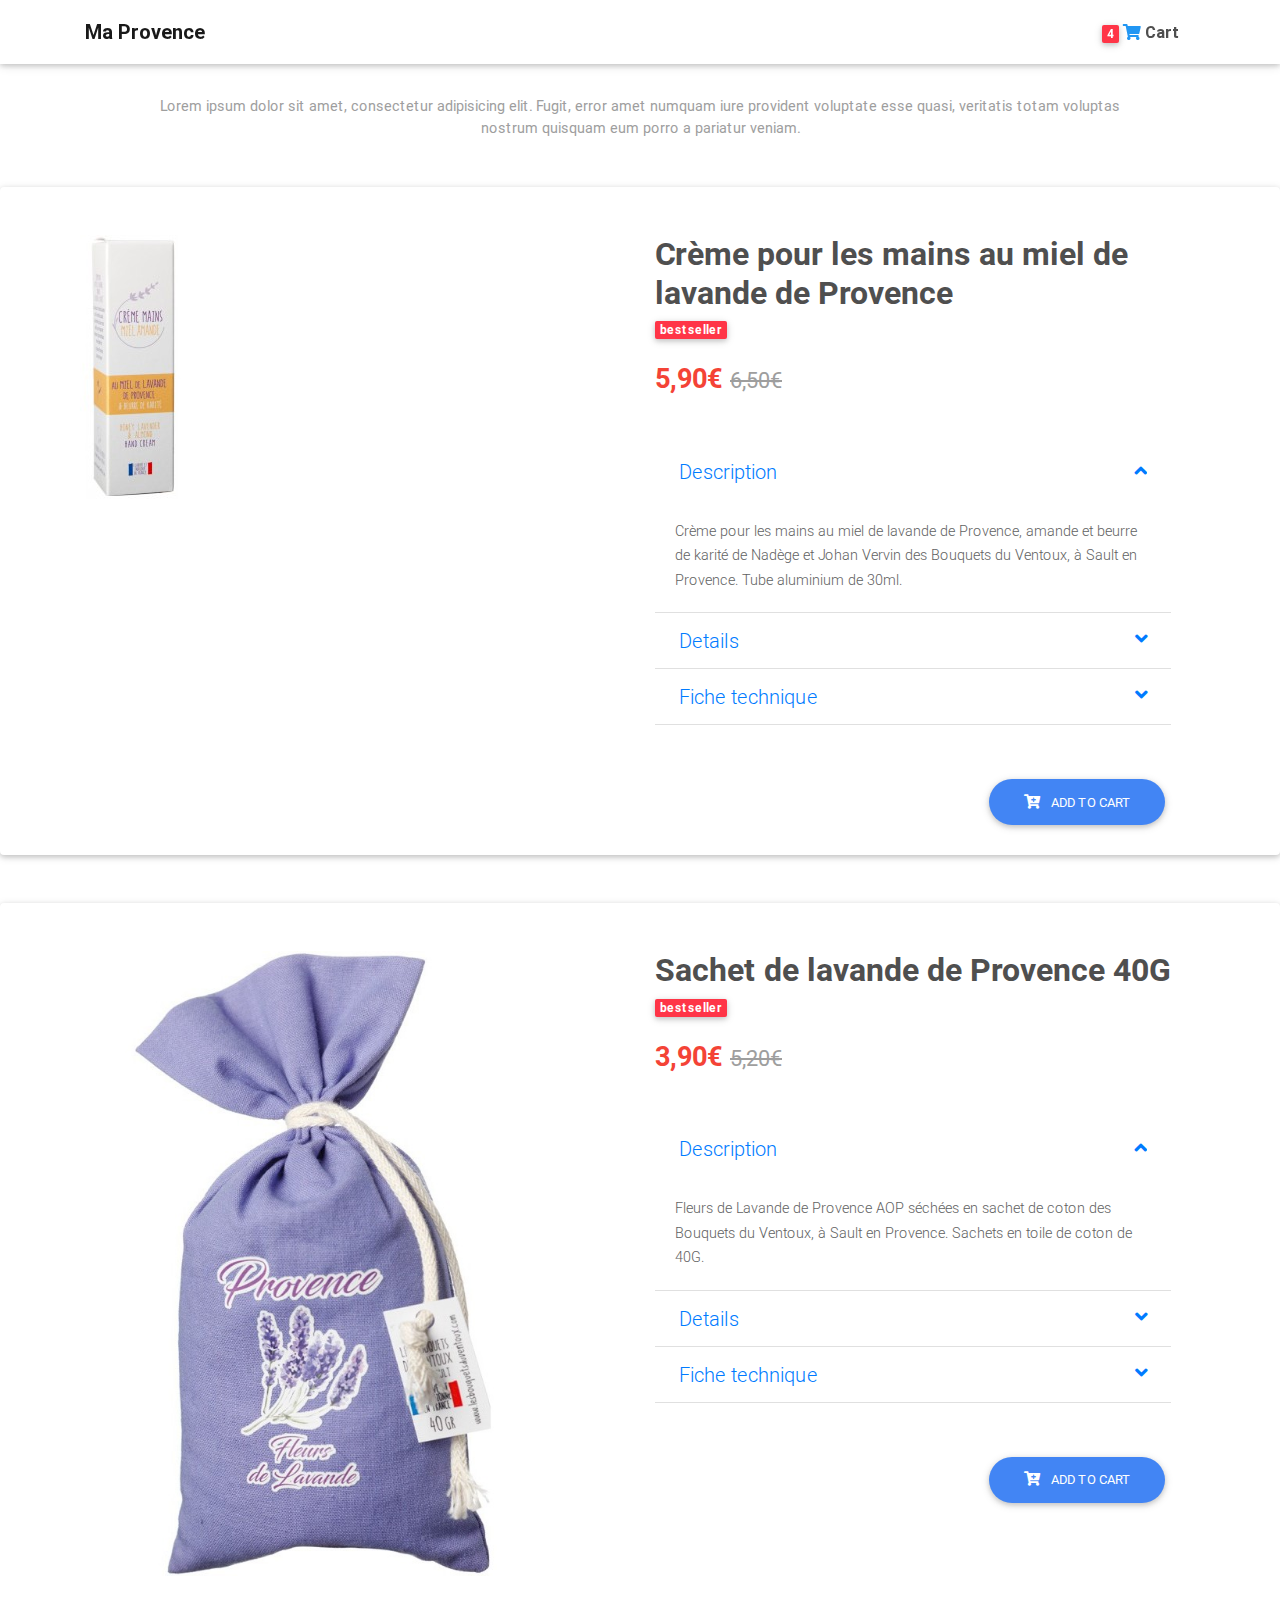
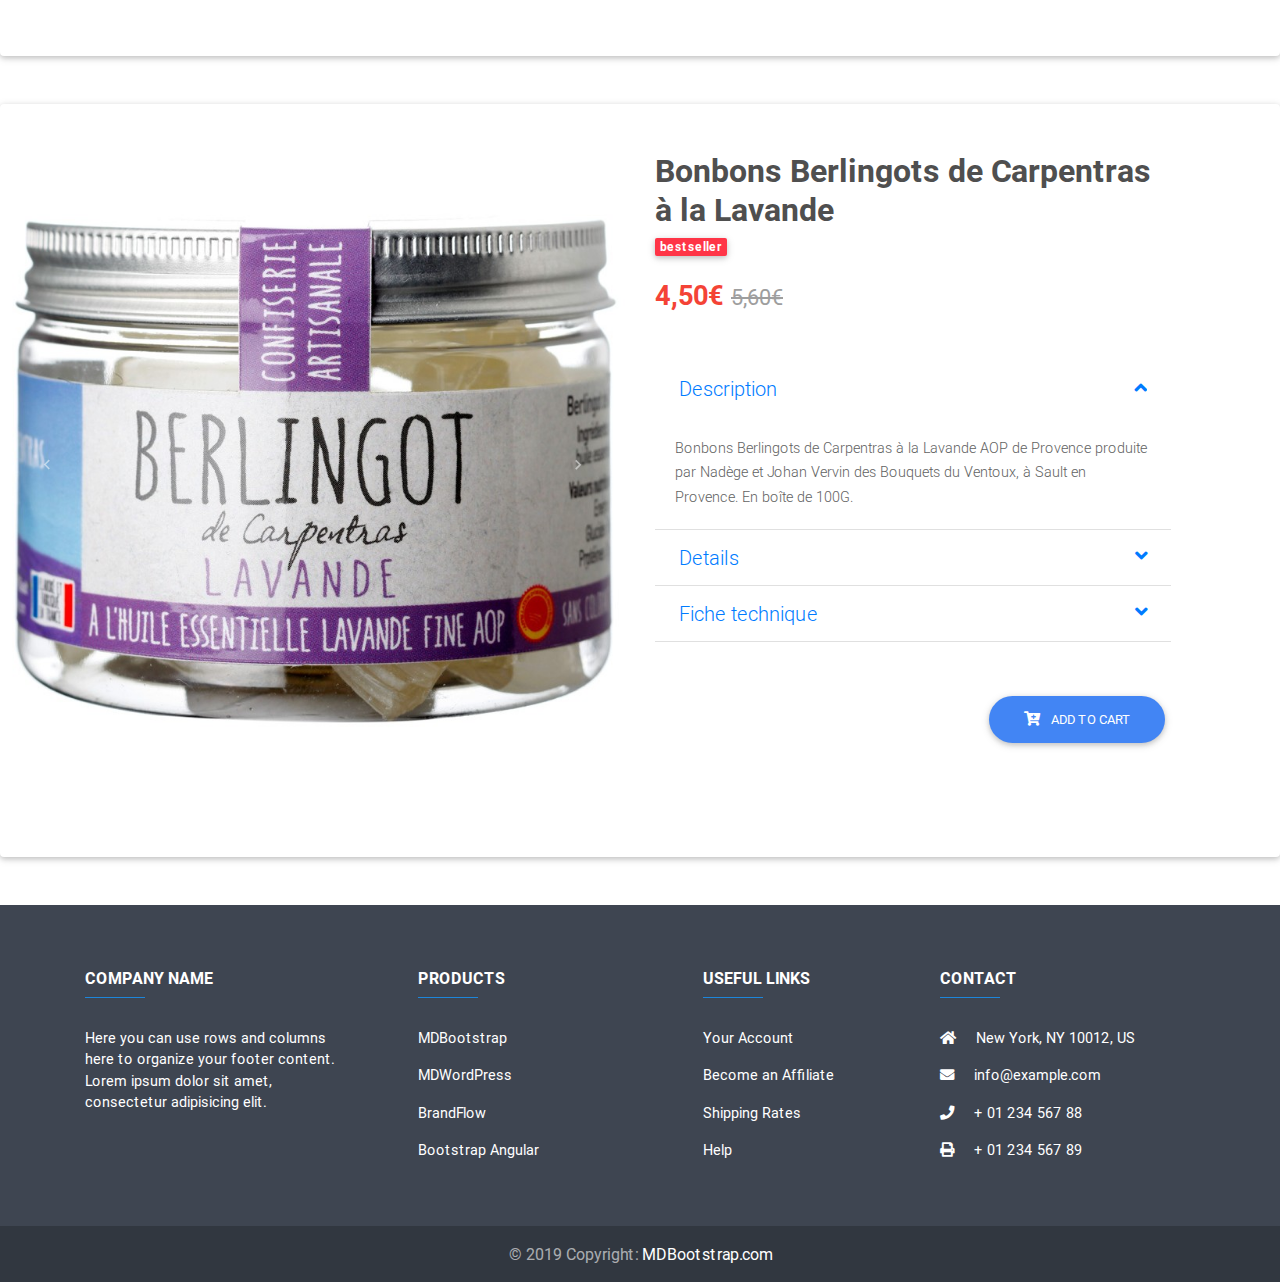
==== commit 12498c68: "Installation des produits" ====
--- a/index.html
+++ b/index.html
@@ -45,7 +45,7 @@
     nostrum quisquam eum porro a pariatur veniam.</p>
 
 
-
+<!-- Produit 1 -->
       <div class="card mt-5 hoverable">
         <div class="row mt-5">
           <div class="col-lg-6">
@@ -56,13 +56,16 @@
               <!--Slides-->
               <div class="carousel-inner text-center text-md-left" role="listbox">
                 <div class="carousel-item active">
-                  <img src="https://mdbootstrap.com/img/Photos/Horizontal/E-commerce/Products/17.jpg" alt="First slide" class="img-fluid">
+                  <img src="view/img/creme-pour-les-mains-au-miel-de-lavande-de-provence.jpg" alt="1 slide" class="img-fluid">
                 </div>
                 <div class="carousel-item">
-                  <img src="https://mdbootstrap.com/img/Photos/Horizontal/E-commerce/Products/18.jpg" alt="Second slide" class="img-fluid">
+                  <img src="view/img/creme-pour-les-mains-au-miel-de-lavande-de-provence1.jpg" alt="2 slide" class="img-fluid">
                 </div>
                 <div class="carousel-item">
-                  <img src="https://mdbootstrap.com/img/Photos/Horizontal/E-commerce/Products/19.jpg" alt="Third slide" class="img-fluid">
+                  <img src="view/img/creme-pour-les-mains-au-miel-de-lavande-de-provence2.jpg" alt="3 slide" class="img-fluid">
+                </div>
+                <div class="carousel-item">
+                  <img src="view/img/creme-pour-les-mains-au-miel-de-lavande-de-provence3.jpg" alt="4 slide" class="img-fluid">
                 </div>
               </div>
               <!--/.Slides-->
@@ -83,16 +86,16 @@
           </div>
           <div class="col-lg-5 mr-3 text-center text-md-left">
             <h2 class="h2-responsive text-center text-md-left product-name font-weight-bold dark-grey-text mb-1 ml-xl-0 ml-4">
-              <strong>Sony headphones</strong>
+              <strong>Crème pour les mains au miel de lavande de Provence</strong>
             </h2>
             <span class="badge badge-danger product mb-4 ml-xl-0 ml-4">bestseller</span>
             <h3 class="h3-responsive text-center text-md-left mb-5 ml-xl-0 ml-4">
               <span class="red-text font-weight-bold">
-                <strong>$49</strong>
+                <strong>5,90€</strong>
               </span>
               <span class="grey-text">
                 <small>
-                  <s>$89</s>
+                  <s>6,50€</s>
                 </small>
               </span>
             </h3>
@@ -116,9 +119,7 @@
                 <!-- Card body -->
                 <div id="collapseOne1" class="collapse show" role="tabpanel" aria-labelledby="headingOne1" data-parent="#accordionEx">
                   <div class="card-body">
-                    Anim pariatur cliche reprehenderit, enim eiusmod high life accusamus terry richardson ad squid. 3 wolf moon officia aute,
-                    non cupidatat skateboard dolor brunch. Food truck quinoa nesciunt laborum eiusmod. Brunch 3 wolf moon
-                    tempor, sunt aliqua put a bird on it squid single-origin coffee nulla assumenda shoreditch et.
+                    Crème pour les mains au miel de lavande de Provence, amande et beurre de karité de Nadège et Johan Vervin des Bouquets du Ventoux, à Sault en Provence. Tube aluminium de 30ml.
                   </div>
                 </div>
               </div>
@@ -140,9 +141,7 @@
                 <!-- Card body -->
                 <div id="collapseTwo2" class="collapse" role="tabpanel" aria-labelledby="headingTwo2" data-parent="#accordionEx">
                   <div class="card-body">
-                    Anim pariatur cliche reprehenderit, enim eiusmod high life accusamus terry richardson ad squid. 3 wolf moon officia aute,
-                    non cupidatat skateboard dolor brunch. Food truck quinoa nesciunt laborum eiusmod. Brunch 3 wolf moon
-                    tempor, sunt aliqua put a bird on it squid single-origin coffee nulla assumenda shoreditch et.
+                    A plus de 800 m d'altitude, sur les pentes du mont Ventoux la lavande fine AOP offre cette couleur bleue unique et un parfum exceptionnel. Les produits sont entièrement transformés à Sault en Provence. Bouquets de lavande bien sûr, mais aussi fleurs mondées en sachets de lavande à glisser dans nos armoires, ou encore des couronnes de lavande sont réalisées dans les ateliers avec le plus grand soin. Les Bouquets du Ventoux, regroupe tout le travail, le soin et l'amour que Nadège et Johan portent à leur terroir natal, avec cet esprit en plus, ce regard tourné vers l'avenir en prenant appui sur les racines familiales. Fermez les yeux, vous êtes en Provence !
                   </div>
                 </div>
               </div>
@@ -155,7 +154,7 @@
                 <div class="card-header" role="tab" id="headingThree3">
                   <a class="collapsed" data-toggle="collapse" data-parent="#accordionEx" href="#collapseThree3" aria-expanded="false" aria-controls="collapseThree3">
                     <h5 class="mb-0">
-                      Shipping
+                      Fiche technique
                       <i class="fas fa-angle-down rotate-icon"></i>
                     </h5>
                   </a>
@@ -164,9 +163,7 @@
                 <!-- Card body -->
                 <div id="collapseThree3" class="collapse" role="tabpanel" aria-labelledby="headingThree3" data-parent="#accordionEx">
                   <div class="card-body">
-                    Anim pariatur cliche reprehenderit, enim eiusmod high life accusamus terry richardson ad squid. 3 wolf moon officia aute,
-                    non cupidatat skateboard dolor brunch. Food truck quinoa nesciunt laborum eiusmod. Brunch 3 wolf moon
-                    tempor, sunt aliqua put a bird on it squid single-origin coffee nulla assumenda shoreditch et.
+                   Ingrédients: aqua (water), butyrospermum parkii (shea) butter, glycerin, glyceryl stearate, ethylhexyl stearate, aluminium starch octenyl succinate, ceteareth-20, parfum (fragrance), olea europae (olive) fruit oil, prunus amygdalus dulcis (sweet almond) oil, cyclopentasiloxane, phenoxyethanol, ceteareth-12, cetearyl alcohol, cetyl palmitate, polyacrylamide, oryza sativa (rice) bran cera, cyclohexasiloxane, c13-14 isoparaffin, xanthan gum, caprylyl glycol, chlorphenesin, allantoin, laureth-7, cethyl alcohol, tocopherol, mel (honey) extract, sodium hydroxide, citric acid, potassium sorbate, sodium benzoate. En tube de 30ml. 0% paraben, 0% colorant, pour un usage externe.
                   </div>
                 </div>
               </div>
@@ -177,32 +174,6 @@
             <!-- Add to Cart -->
             <section class="color">
               <div class="mt-5">
-                <p class="grey-text">Choose your color</p>
-                <div class="row text-center text-md-left">
-
-                  <div class="col-md-4 col-12 ">
-                    <!--Radio group-->
-                    <div class="form-group">
-                      <input class="form-check-input" name="group100" type="radio" id="radio100" checked="checked">
-                      <label for="radio100" class="form-check-label dark-grey-text">Blue</label>
-                    </div>
-                  </div>
-                  <div class="col-md-4">
-                    <!--Radio group-->
-                    <div class="form-group">
-                      <input class="form-check-input" name="group100" type="radio" id="radio101">
-                      <label for="radio101" class="form-check-label dark-grey-text">Orange</label>
-                    </div>
-                  </div>
-                  <div class="col-md-4">
-                    <!--Radio group-->
-                    <div class="form-group">
-                      <input class="form-check-input" name="group100" type="radio" id="radio102">
-                      <label for="radio102" class="form-check-label dark-grey-text">Red</label>
-                    </div>
-                  </div>
-                </div>
-
                 <div class="row mt-3 mb-4">
                   <div class="col-md-12 text-center text-md-left text-md-right">
                     <button class="btn btn-primary btn-rounded">
@@ -215,7 +186,7 @@
           </div>
         </div>
       </div>
-
+<!-- Produit 2 -->
       <div class="card mt-5 hoverable">
         <div class="row mt-5">
           <div class="col-lg-6">
@@ -226,13 +197,10 @@
               <!--Slides-->
               <div class="carousel-inner text-center text-md-left" role="listbox">
                 <div class="carousel-item active">
-                  <img src="https://mdbootstrap.com/img/Photos/Horizontal/E-commerce/Products/17.jpg" alt="First slide" class="img-fluid">
+                  <img src="view/img/sachet-de-lavande-de-provence-aop-40g.jpg" alt="1 slide" class="img-fluid">
                 </div>
                 <div class="carousel-item">
-                  <img src="https://mdbootstrap.com/img/Photos/Horizontal/E-commerce/Products/18.jpg" alt="Second slide" class="img-fluid">
-                </div>
-                <div class="carousel-item">
-                  <img src="https://mdbootstrap.com/img/Photos/Horizontal/E-commerce/Products/19.jpg" alt="Third slide" class="img-fluid">
+                  <img src="view/img/sachet-de-lavande-de-provence-aop-40g1.jpg" alt="2 slide" class="img-fluid">
                 </div>
               </div>
               <!--/.Slides-->
@@ -253,16 +221,16 @@
           </div>
           <div class="col-lg-5 mr-3 text-center text-md-left">
             <h2 class="h2-responsive text-center text-md-left product-name font-weight-bold dark-grey-text mb-1 ml-xl-0 ml-4">
-              <strong>Sony headphones</strong>
+              <strong>Sachet de lavande de Provence 40G</strong>
             </h2>
             <span class="badge badge-danger product mb-4 ml-xl-0 ml-4">bestseller</span>
             <h3 class="h3-responsive text-center text-md-left mb-5 ml-xl-0 ml-4">
               <span class="red-text font-weight-bold">
-                <strong>$49</strong>
+                <strong>3,90€</strong>
               </span>
               <span class="grey-text">
                 <small>
-                  <s>$89</s>
+                  <s>5,20€</s>
                 </small>
               </span>
             </h3>
@@ -286,9 +254,7 @@
                 <!-- Card body -->
                 <div id="collapseOne1" class="collapse show" role="tabpanel" aria-labelledby="headingOne1" data-parent="#accordionEx">
                   <div class="card-body">
-                    Anim pariatur cliche reprehenderit, enim eiusmod high life accusamus terry richardson ad squid. 3 wolf moon officia aute,
-                    non cupidatat skateboard dolor brunch. Food truck quinoa nesciunt laborum eiusmod. Brunch 3 wolf moon
-                    tempor, sunt aliqua put a bird on it squid single-origin coffee nulla assumenda shoreditch et.
+                    Fleurs de Lavande de Provence AOP séchées en sachet de coton des Bouquets du Ventoux, à Sault en Provence. Sachets en toile de coton de 40G.
                   </div>
                 </div>
               </div>
@@ -310,9 +276,7 @@
                 <!-- Card body -->
                 <div id="collapseTwo2" class="collapse" role="tabpanel" aria-labelledby="headingTwo2" data-parent="#accordionEx">
                   <div class="card-body">
-                    Anim pariatur cliche reprehenderit, enim eiusmod high life accusamus terry richardson ad squid. 3 wolf moon officia aute,
-                    non cupidatat skateboard dolor brunch. Food truck quinoa nesciunt laborum eiusmod. Brunch 3 wolf moon
-                    tempor, sunt aliqua put a bird on it squid single-origin coffee nulla assumenda shoreditch et.
+                    Nous vous proposons ici le fameux sac ou sachet de lavande que l'on glissera partout et notamment dans les armoires. Les fleurs séchées de lavande conserveront leurs arômes pour parfumer agréablement la maison. Ces sachets de fleurs de lavande sont proposés en sac coton couleur lavande de 40G chacun.
                   </div>
                 </div>
               </div>
@@ -325,7 +289,7 @@
                 <div class="card-header" role="tab" id="headingThree3">
                   <a class="collapsed" data-toggle="collapse" data-parent="#accordionEx" href="#collapseThree3" aria-expanded="false" aria-controls="collapseThree3">
                     <h5 class="mb-0">
-                      Shipping
+                      Fiche technique
                       <i class="fas fa-angle-down rotate-icon"></i>
                     </h5>
                   </a>
@@ -334,9 +298,14 @@
                 <!-- Card body -->
                 <div id="collapseThree3" class="collapse" role="tabpanel" aria-labelledby="headingThree3" data-parent="#accordionEx">
                   <div class="card-body">
-                    Anim pariatur cliche reprehenderit, enim eiusmod high life accusamus terry richardson ad squid. 3 wolf moon officia aute,
-                    non cupidatat skateboard dolor brunch. Food truck quinoa nesciunt laborum eiusmod. Brunch 3 wolf moon
-                    tempor, sunt aliqua put a bird on it squid single-origin coffee nulla assumenda shoreditch et.
+                    Hauteur - hauteur de remplissage 12cm
+                    Largeur - 9cm
+                    Contenance - 40G de fleurs de lavande
+                    Poids total - 50G
+                    Type de culture - Agriculture Biologique Non Certifiée
+                    Appellation - Lavande fine AOP Provence
+                    Terroirs du Sud - Produits de la Provence
+                    Département de Production - Vaucluse (84)
                   </div>
                 </div>
               </div>
@@ -347,32 +316,147 @@
             <!-- Add to Cart -->
             <section class="color">
               <div class="mt-5">
-                <p class="grey-text">Choose your color</p>
-                <div class="row text-center text-md-left">
-
-                  <div class="col-md-4 col-12 ">
-                    <!--Radio group-->
-                    <div class="form-group">
-                      <input class="form-check-input" name="group100" type="radio" id="radio100" checked="checked">
-                      <label for="radio100" class="form-check-label dark-grey-text">Blue</label>
-                    </div>
-                  </div>
-                  <div class="col-md-4">
-                    <!--Radio group-->
-                    <div class="form-group">
-                      <input class="form-check-input" name="group100" type="radio" id="radio101">
-                      <label for="radio101" class="form-check-label dark-grey-text">Orange</label>
-                    </div>
-                  </div>
-                  <div class="col-md-4">
-                    <!--Radio group-->
-                    <div class="form-group">
-                      <input class="form-check-input" name="group100" type="radio" id="radio102">
-                      <label for="radio102" class="form-check-label dark-grey-text">Red</label>
-                    </div>
-                  </div>
-                </div>
-
+                <div class="row mt-3 mb-4">
+                  <div class="col-md-12 text-center text-md-left text-md-right">
+                    <button class="btn btn-primary btn-rounded">
+                      <i class="fas fa-cart-plus mr-2" aria-hidden="true"></i> Add to cart</button>
+                  </div>
+                </div>
+              </div>
+            </section>
+            <!-- /.Add to Cart -->
+          </div>
+        </div>
+      </div>
+<!-- Produit 3 -->
+      <div class="card mt-5 hoverable">
+        <div class="row mt-5">
+          <div class="col-lg-6">
+
+            <!--Carousel Wrapper-->
+            <div id="carousel-thumb" class="carousel slide carousel-fade carousel-thumbnails" data-ride="carousel">
+
+              <!--Slides-->
+              <div class="carousel-inner text-center text-md-left" role="listbox">
+                <div class="carousel-item active">
+                  <img src="view/img/bonbons-berlingots-de-carpentras-a-la-lavande.jpg" alt="1 slide" class="img-fluid">
+                </div>
+                <div class="carousel-item">
+                  <img src="view/img/bonbons-berlingots-de-carpentras-a-la-lavande.jpg" alt="2 slide" class="img-fluid">
+                </div>
+                <div class="carousel-item">
+                  <img src="view/img/bonbons-berlingots-de-carpentras-a-la-lavande.jpg" alt="3 slide" class="img-fluid">
+                </div>
+                <div class="carousel-item">
+                  <img src="view/img/bonbons-berlingots-de-carpentras-a-la-lavande.jpg" alt="4 slide" class="img-fluid">
+                </div>
+              </div>
+              <!--/.Slides-->
+
+              <!--Thumbnails-->
+              <a class="carousel-control-prev" href="#carousel-thumb" role="button" data-slide="prev">
+                <span class="carousel-control-prev-icon" aria-hidden="true"></span>
+                <span class="sr-only">Previous</span>
+              </a>
+              <a class="carousel-control-next" href="#carousel-thumb" role="button" data-slide="next">
+                <span class="carousel-control-next-icon" aria-hidden="true"></span>
+                <span class="sr-only">Next</span>
+              </a>
+              <!--/.Thumbnails-->
+
+            </div>
+            <!--/.Carousel Wrapper-->
+          </div>
+          <div class="col-lg-5 mr-3 text-center text-md-left">
+            <h2 class="h2-responsive text-center text-md-left product-name font-weight-bold dark-grey-text mb-1 ml-xl-0 ml-4">
+              <strong>Bonbons Berlingots de Carpentras à la Lavande</strong>
+            </h2>
+            <span class="badge badge-danger product mb-4 ml-xl-0 ml-4">bestseller</span>
+            <h3 class="h3-responsive text-center text-md-left mb-5 ml-xl-0 ml-4">
+              <span class="red-text font-weight-bold">
+                <strong>4,50€</strong>
+              </span>
+              <span class="grey-text">
+                <small>
+                  <s>5,60€</s>
+                </small>
+              </span>
+            </h3>
+
+            <!--Accordion wrapper-->
+            <div class="accordion md-accordion" id="accordionEx" role="tablist" aria-multiselectable="true">
+
+              <!-- Accordion card -->
+              <div class="card">
+
+                <!-- Card header -->
+                <div class="card-header" role="tab" id="headingOne1">
+                  <a data-toggle="collapse" data-parent="#accordionEx" href="#collapseOne1" aria-expanded="true" aria-controls="collapseOne1">
+                    <h5 class="mb-0">
+                      Description
+                      <i class="fas fa-angle-down rotate-icon"></i>
+                    </h5>
+                  </a>
+                </div>
+
+                <!-- Card body -->
+                <div id="collapseOne1" class="collapse show" role="tabpanel" aria-labelledby="headingOne1" data-parent="#accordionEx">
+                  <div class="card-body">
+                    Bonbons Berlingots de Carpentras à la Lavande AOP de Provence produite par Nadège et Johan Vervin des Bouquets du Ventoux, à Sault en Provence. En boîte de 100G.
+                  </div>
+                </div>
+              </div>
+              <!-- Accordion card -->
+
+              <!-- Accordion card -->
+              <div class="card">
+
+                <!-- Card header -->
+                <div class="card-header" role="tab" id="headingTwo2">
+                  <a class="collapsed" data-toggle="collapse" data-parent="#accordionEx" href="#collapseTwo2" aria-expanded="false" aria-controls="collapseTwo2">
+                    <h5 class="mb-0">
+                      Details
+                      <i class="fas fa-angle-down rotate-icon"></i>
+                    </h5>
+                  </a>
+                </div>
+
+                <!-- Card body -->
+                <div id="collapseTwo2" class="collapse" role="tabpanel" aria-labelledby="headingTwo2" data-parent="#accordionEx">
+                  <div class="card-body">
+                    Bonbons Berlingots de Carpentras à la Lavande AOP de Provence produite par Nadège et Johan Vervin des Bouquets du Ventoux, à Sault en Provence. En boîte de 100G.
+                  </div>
+                </div>
+              </div>
+              <!-- Accordion card -->
+
+              <!-- Accordion card -->
+              <div class="card">
+
+                <!-- Card header -->
+                <div class="card-header" role="tab" id="headingThree3">
+                  <a class="collapsed" data-toggle="collapse" data-parent="#accordionEx" href="#collapseThree3" aria-expanded="false" aria-controls="collapseThree3">
+                    <h5 class="mb-0">
+                      Fiche technique
+                      <i class="fas fa-angle-down rotate-icon"></i>
+                    </h5>
+                  </a>
+                </div>
+
+                <!-- Card body -->
+                <div id="collapseThree3" class="collapse" role="tabpanel" aria-labelledby="headingThree3" data-parent="#accordionEx">
+                  <div class="card-body">
+                   sucre, sirop de glucose, huile essentielle de lavande fine AOP. En boîte de 100G.
+                  </div>
+                </div>
+              </div>
+              <!-- Accordion card -->
+            </div>
+            <!--/.Accordion wrapper-->
+
+            <!-- Add to Cart -->
+            <section class="color">
+              <div class="mt-5">
                 <div class="row mt-3 mb-4">
                   <div class="col-md-12 text-center text-md-left text-md-right">
                     <button class="btn btn-primary btn-rounded">
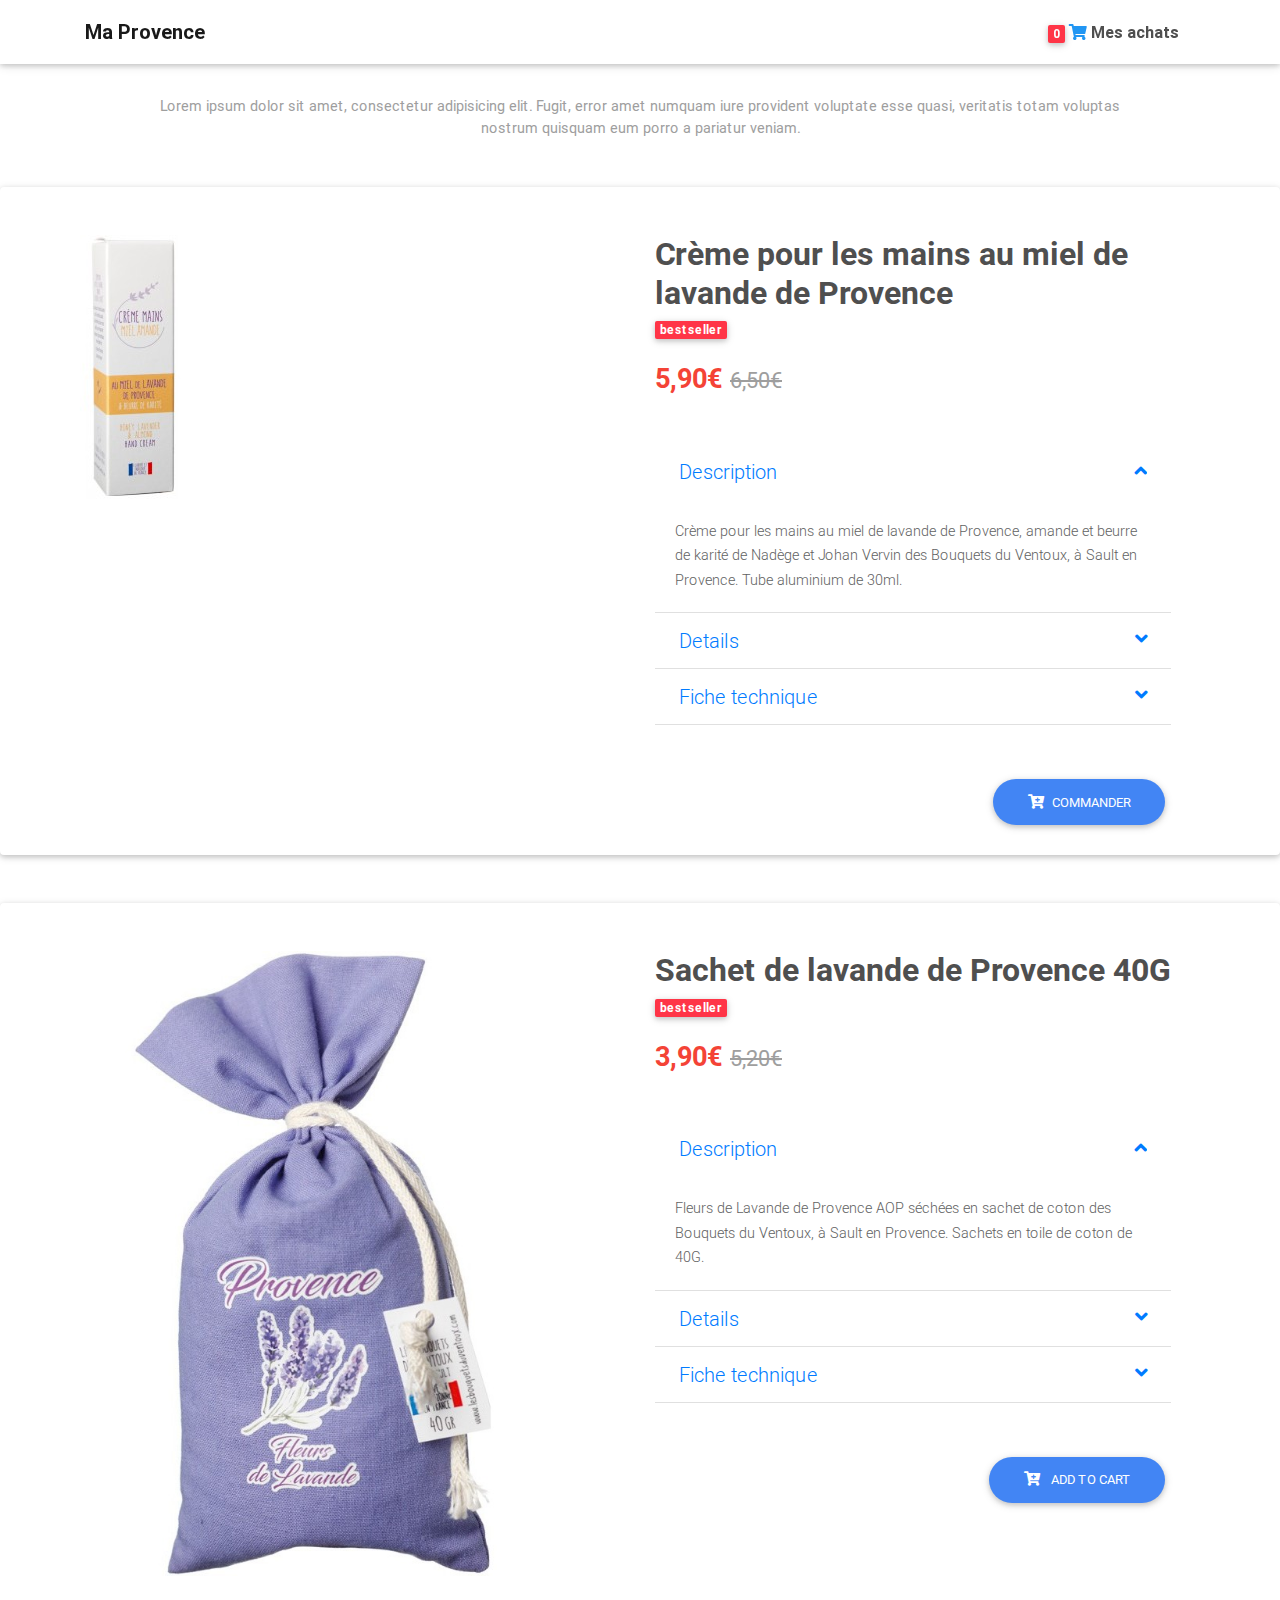
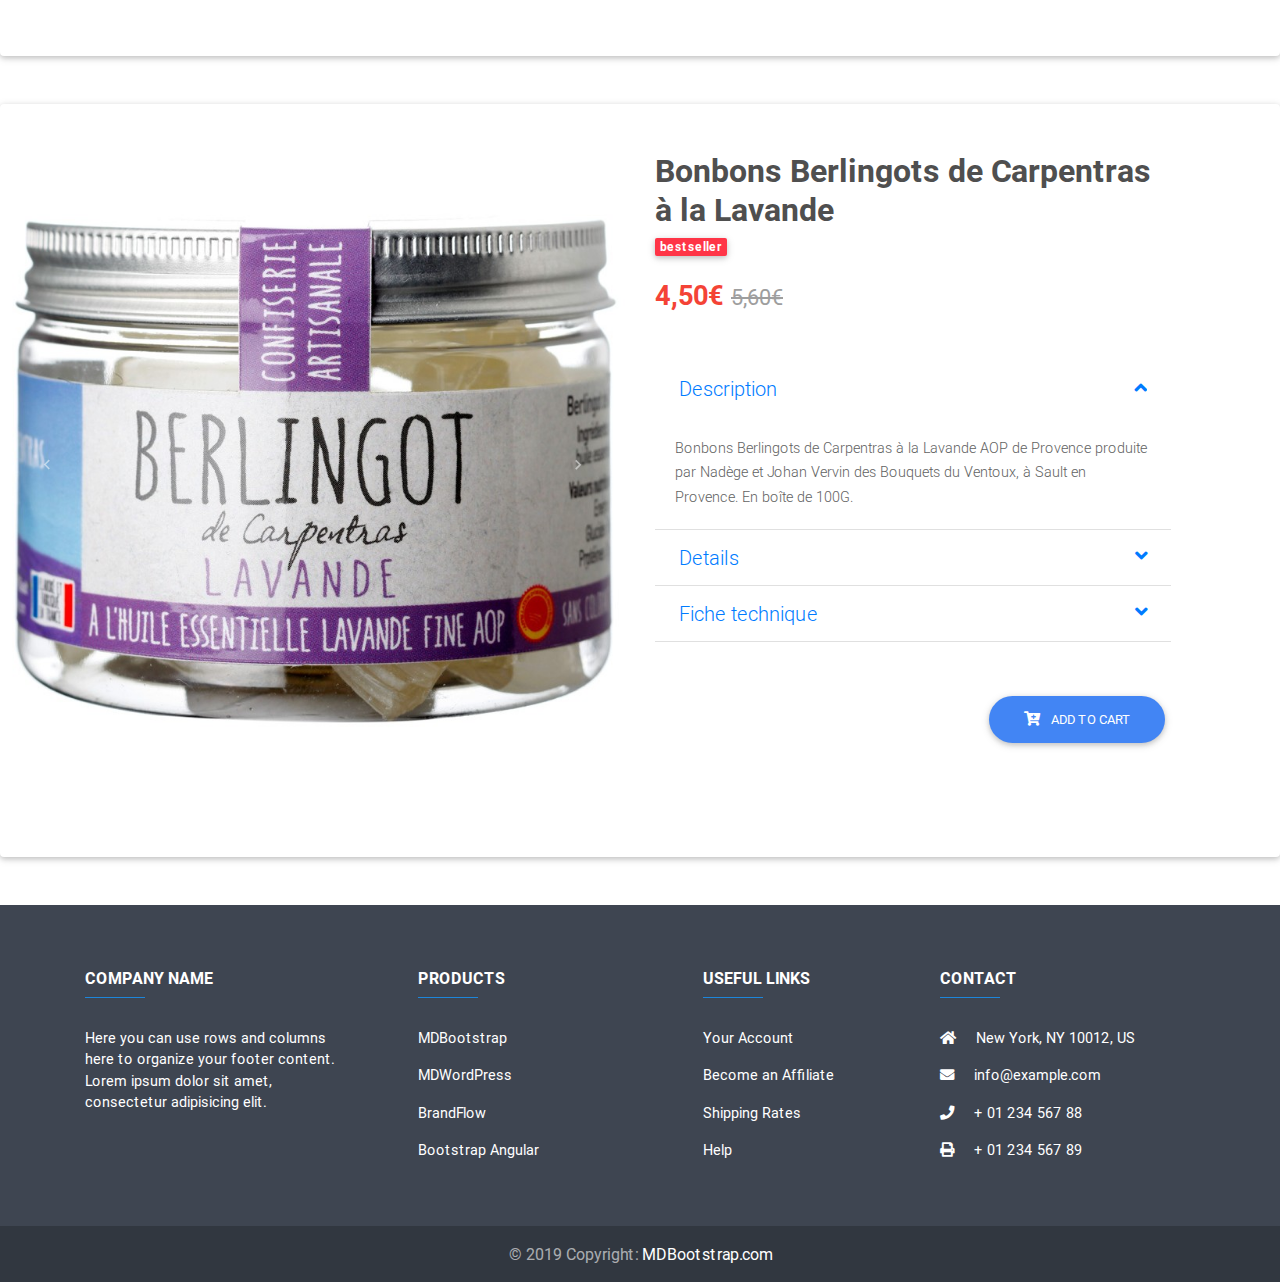
==== commit 88989b05: "Réalisation design cart" ====
--- a/index.html
+++ b/index.html
@@ -22,18 +22,17 @@
 <body class="homepage-v1 hidden-sn white-skin animated">
     <!-- Navbar -->
     <nav class="navbar fixed-top navbar-expand-lg navbar-light scrolling-navbar white">
-      <div class="container">
+        <div class="container">
         <!-- SideNav slide-out button -->
-        <a class="navbar-brand font-weight-bold" href="#">
-          <strong>Ma Provence</strong>
-        </a>
-         <a class="nav-link dark-grey-text font-weight-bold" href="#" data-toggle="modal" data-target="#cart-modal-ex">
-                <span class="badge danger-color">4</span>
-                <i class="fas fa-shopping-cart blue-text" aria-hidden="true"></i>
-                <span class="clearfix d-none d-sm-inline-block">Cart</span>
-              </a>
-            </li>
-         </div>
+            <a class="navbar-brand font-weight-bold" href="#">
+              <strong>Ma Provence</strong>
+            </a>
+            <a class="nav-link dark-grey-text font-weight-bold" href="#" data-toggle="modal" data-target="#cart-modal-ex">
+                    <span class="badge danger-color" id="badge">0</span>
+                    <i class="fas fa-shopping-cart blue-text" aria-hidden="true"></i>
+                    <span class="clearfix d-none d-sm-inline-block">Mes achats</span>
+            </a>
+        </div>
       </div>
     </nav>
  <!-- Section: Products v.1 -->
@@ -46,7 +45,7 @@
 
 
 <!-- Produit 1 -->
-      <div class="card mt-5 hoverable">
+      <div class="card mt-5">
         <div class="row mt-5">
           <div class="col-lg-6">
 
@@ -69,17 +68,6 @@
                 </div>
               </div>
               <!--/.Slides-->
-
-              <!--Thumbnails-->
-              <a class="carousel-control-prev" href="#carousel-thumb" role="button" data-slide="prev">
-                <span class="carousel-control-prev-icon" aria-hidden="true"></span>
-                <span class="sr-only">Previous</span>
-              </a>
-              <a class="carousel-control-next" href="#carousel-thumb" role="button" data-slide="next">
-                <span class="carousel-control-next-icon" aria-hidden="true"></span>
-                <span class="sr-only">Next</span>
-              </a>
-              <!--/.Thumbnails-->
 
             </div>
             <!--/.Carousel Wrapper-->
@@ -167,7 +155,6 @@
                   </div>
                 </div>
               </div>
-              <!-- Accordion card -->
             </div>
             <!--/.Accordion wrapper-->
 
@@ -176,8 +163,8 @@
               <div class="mt-5">
                 <div class="row mt-3 mb-4">
                   <div class="col-md-12 text-center text-md-left text-md-right">
-                    <button class="btn btn-primary btn-rounded">
-                      <i class="fas fa-cart-plus mr-2" aria-hidden="true"></i> Add to cart</button>
+                    <button class="btn btn-primary btn-rounded" id="1">
+                      <i class="fas fa-cart-plus mr-2" aria-hidden="true"></i>Commander</button>
                   </div>
                 </div>
               </div>
@@ -318,7 +305,7 @@
               <div class="mt-5">
                 <div class="row mt-3 mb-4">
                   <div class="col-md-12 text-center text-md-left text-md-right">
-                    <button class="btn btn-primary btn-rounded">
+                    <button class="btn btn-primary btn-rounded" id="2">
                       <i class="fas fa-cart-plus mr-2" aria-hidden="true"></i> Add to cart</button>
                   </div>
                 </div>
@@ -342,13 +329,13 @@
                   <img src="view/img/bonbons-berlingots-de-carpentras-a-la-lavande.jpg" alt="1 slide" class="img-fluid">
                 </div>
                 <div class="carousel-item">
-                  <img src="view/img/bonbons-berlingots-de-carpentras-a-la-lavande.jpg" alt="2 slide" class="img-fluid">
-                </div>
-                <div class="carousel-item">
-                  <img src="view/img/bonbons-berlingots-de-carpentras-a-la-lavande.jpg" alt="3 slide" class="img-fluid">
-                </div>
-                <div class="carousel-item">
-                  <img src="view/img/bonbons-berlingots-de-carpentras-a-la-lavande.jpg" alt="4 slide" class="img-fluid">
+                  <img src="view/img/bonbons-berlingots-de-carpentras-a-la-lavande1.jpg" alt="2 slide" class="img-fluid">
+                </div>
+                <div class="carousel-item">
+                  <img src="view/img/bonbons-berlingots-de-carpentras-a-la-lavande2.jpg" alt="3 slide" class="img-fluid">
+                </div>
+                <div class="carousel-item">
+                  <img src="view/img/bonbons-berlingots-de-carpentras-a-la-lavande3.jpg" alt="4 slide" class="img-fluid">
                 </div>
               </div>
               <!--/.Slides-->
@@ -459,7 +446,7 @@
               <div class="mt-5">
                 <div class="row mt-3 mb-4">
                   <div class="col-md-12 text-center text-md-left text-md-right">
-                    <button class="btn btn-primary btn-rounded">
+                    <button class="btn btn-primary btn-rounded" id="3">
                       <i class="fas fa-cart-plus mr-2" aria-hidden="true"></i> Add to cart</button>
                   </div>
                 </div>
--- a/view/css/style.css
+++ b/view/css/style.css
@@ -1 +1,6 @@
 /* Your custom styles */
+.table td, .table th {
+	padding: 0;
+}
+
+
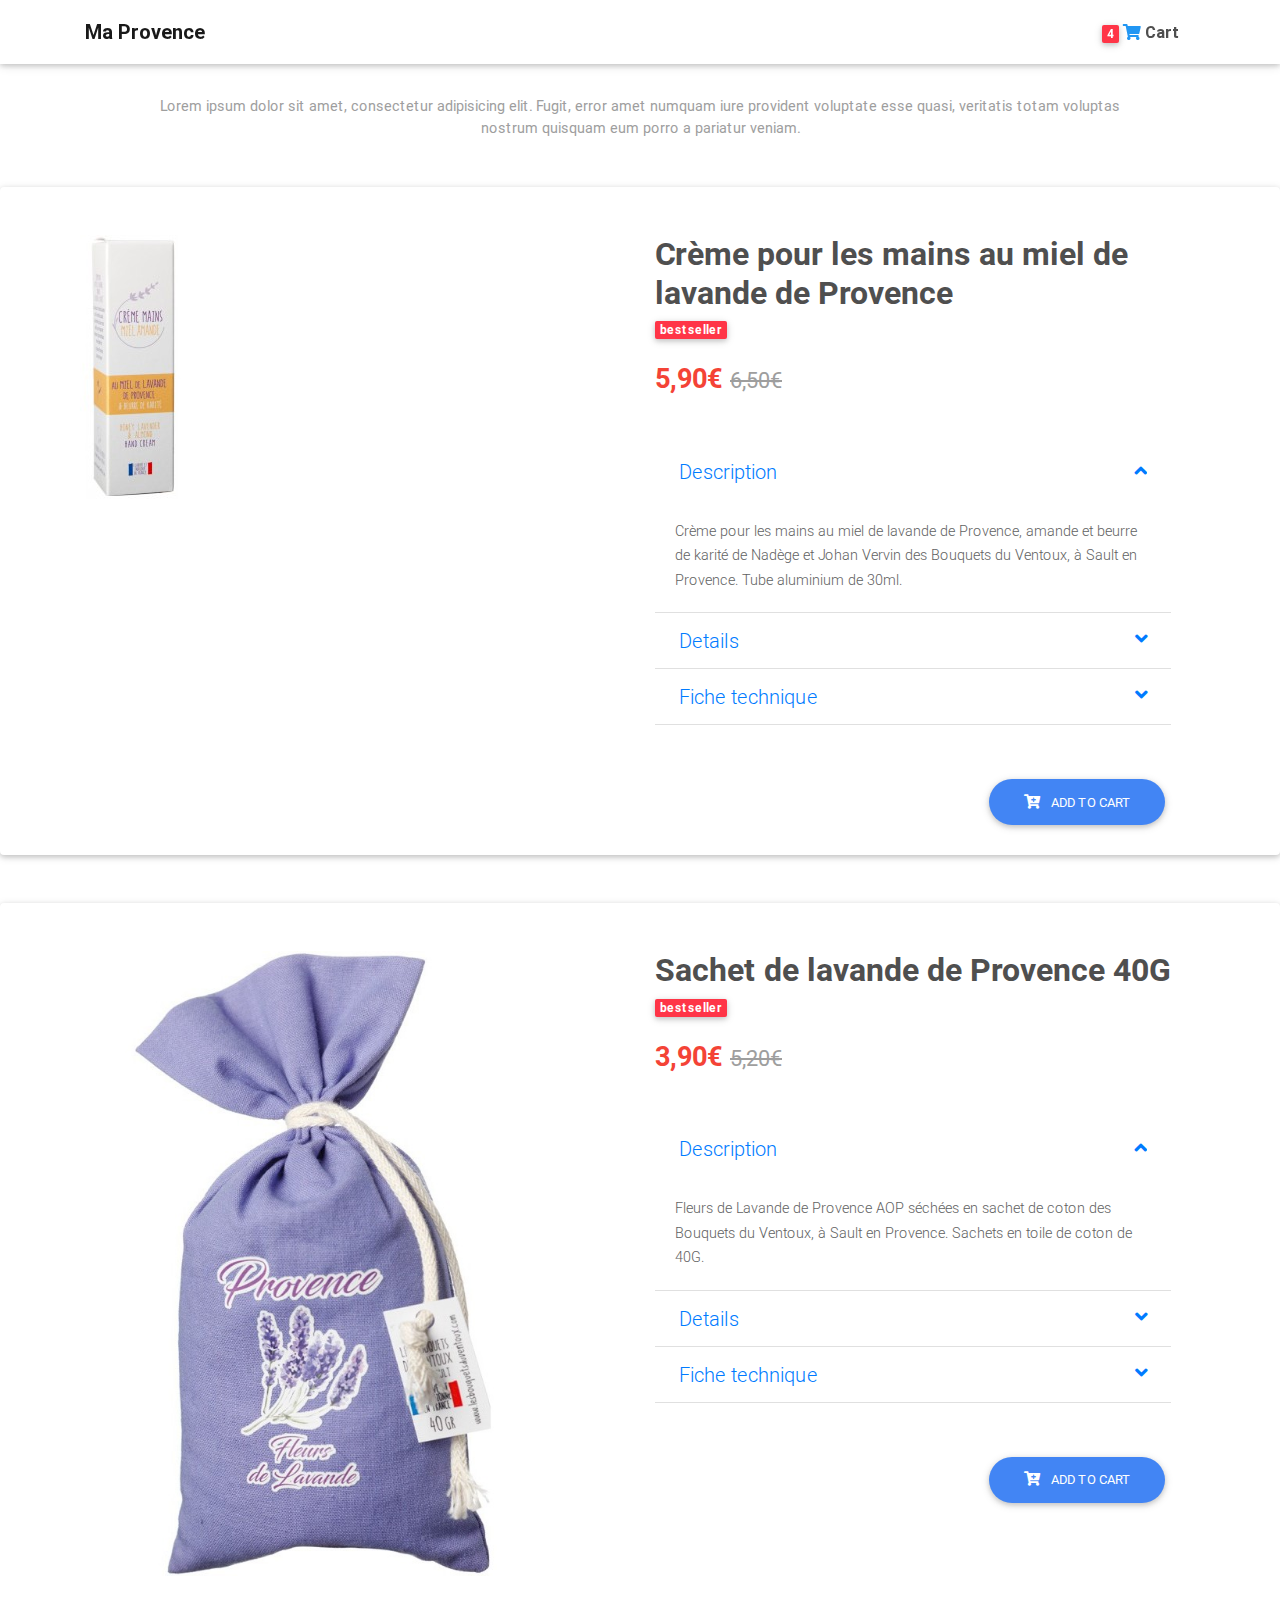
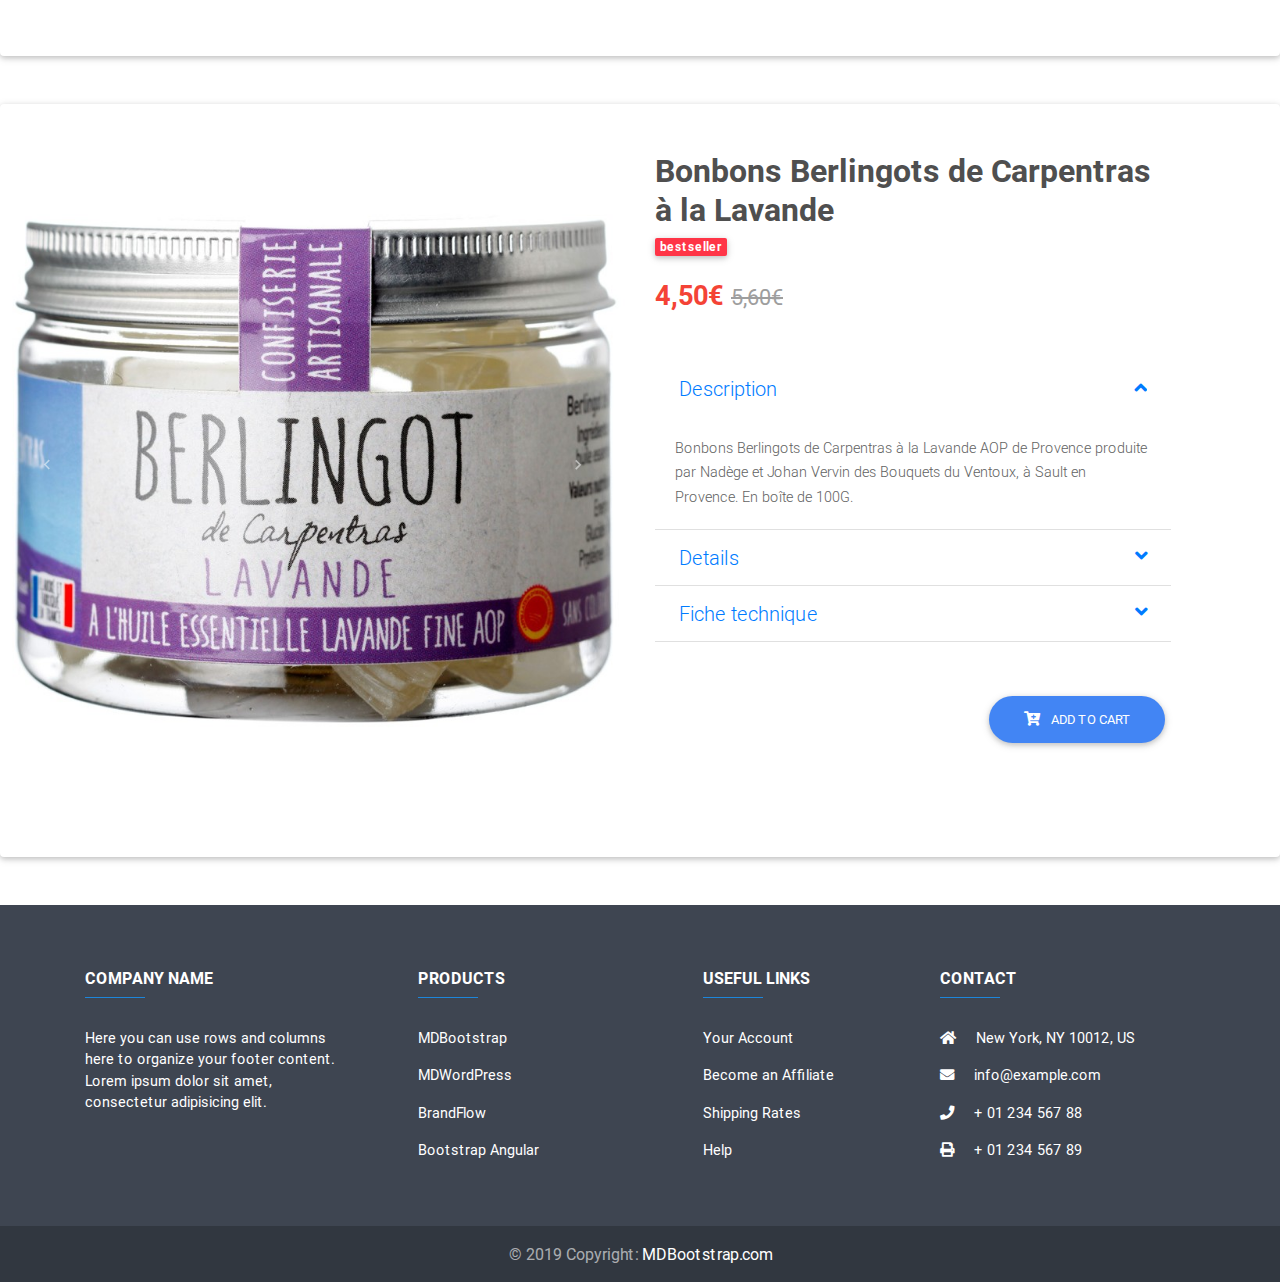
==== commit 4648a125: "cart bootstrap" ====
--- a/index.html
+++ b/index.html
@@ -22,17 +22,18 @@
 <body class="homepage-v1 hidden-sn white-skin animated">
     <!-- Navbar -->
     <nav class="navbar fixed-top navbar-expand-lg navbar-light scrolling-navbar white">
-        <div class="container">
+      <div class="container">
         <!-- SideNav slide-out button -->
-            <a class="navbar-brand font-weight-bold" href="#">
-              <strong>Ma Provence</strong>
-            </a>
-            <a class="nav-link dark-grey-text font-weight-bold" href="#" data-toggle="modal" data-target="#cart-modal-ex">
-                    <span class="badge danger-color" id="badge">0</span>
-                    <i class="fas fa-shopping-cart blue-text" aria-hidden="true"></i>
-                    <span class="clearfix d-none d-sm-inline-block">Mes achats</span>
-            </a>
-        </div>
+        <a class="navbar-brand font-weight-bold" href="#">
+          <strong>Ma Provence</strong>
+        </a>
+         <a class="nav-link dark-grey-text font-weight-bold" href="#" data-toggle="modal" data-target="#cart-modal-ex">
+                <span class="badge danger-color">4</span>
+                <i class="fas fa-shopping-cart blue-text" aria-hidden="true"></i>
+                <span class="clearfix d-none d-sm-inline-block">Cart</span>
+              </a>
+            </li>
+         </div>
       </div>
     </nav>
  <!-- Section: Products v.1 -->
@@ -45,7 +46,7 @@
 
 
 <!-- Produit 1 -->
-      <div class="card mt-5">
+      <div class="card mt-5 hoverable">
         <div class="row mt-5">
           <div class="col-lg-6">
 
@@ -68,6 +69,17 @@
                 </div>
               </div>
               <!--/.Slides-->
+
+              <!--Thumbnails-->
+              <a class="carousel-control-prev" href="#carousel-thumb" role="button" data-slide="prev">
+                <span class="carousel-control-prev-icon" aria-hidden="true"></span>
+                <span class="sr-only">Previous</span>
+              </a>
+              <a class="carousel-control-next" href="#carousel-thumb" role="button" data-slide="next">
+                <span class="carousel-control-next-icon" aria-hidden="true"></span>
+                <span class="sr-only">Next</span>
+              </a>
+              <!--/.Thumbnails-->
 
             </div>
             <!--/.Carousel Wrapper-->
@@ -155,6 +167,7 @@
                   </div>
                 </div>
               </div>
+              <!-- Accordion card -->
             </div>
             <!--/.Accordion wrapper-->
 
@@ -163,8 +176,8 @@
               <div class="mt-5">
                 <div class="row mt-3 mb-4">
                   <div class="col-md-12 text-center text-md-left text-md-right">
-                    <button class="btn btn-primary btn-rounded" id="1">
-                      <i class="fas fa-cart-plus mr-2" aria-hidden="true"></i>Commander</button>
+                    <button class="btn btn-primary btn-rounded">
+                      <i class="fas fa-cart-plus mr-2" aria-hidden="true"></i> Add to cart</button>
                   </div>
                 </div>
               </div>
@@ -305,7 +318,7 @@
               <div class="mt-5">
                 <div class="row mt-3 mb-4">
                   <div class="col-md-12 text-center text-md-left text-md-right">
-                    <button class="btn btn-primary btn-rounded" id="2">
+                    <button class="btn btn-primary btn-rounded">
                       <i class="fas fa-cart-plus mr-2" aria-hidden="true"></i> Add to cart</button>
                   </div>
                 </div>
@@ -446,7 +459,7 @@
               <div class="mt-5">
                 <div class="row mt-3 mb-4">
                   <div class="col-md-12 text-center text-md-left text-md-right">
-                    <button class="btn btn-primary btn-rounded" id="3">
+                    <button class="btn btn-primary btn-rounded">
                       <i class="fas fa-cart-plus mr-2" aria-hidden="true"></i> Add to cart</button>
                   </div>
                 </div>
--- a/view/css/style.css
+++ b/view/css/style.css
@@ -1,6 +1 @@
 /* Your custom styles */
-.table td, .table th {
-	padding: 0;
-}
-
-
